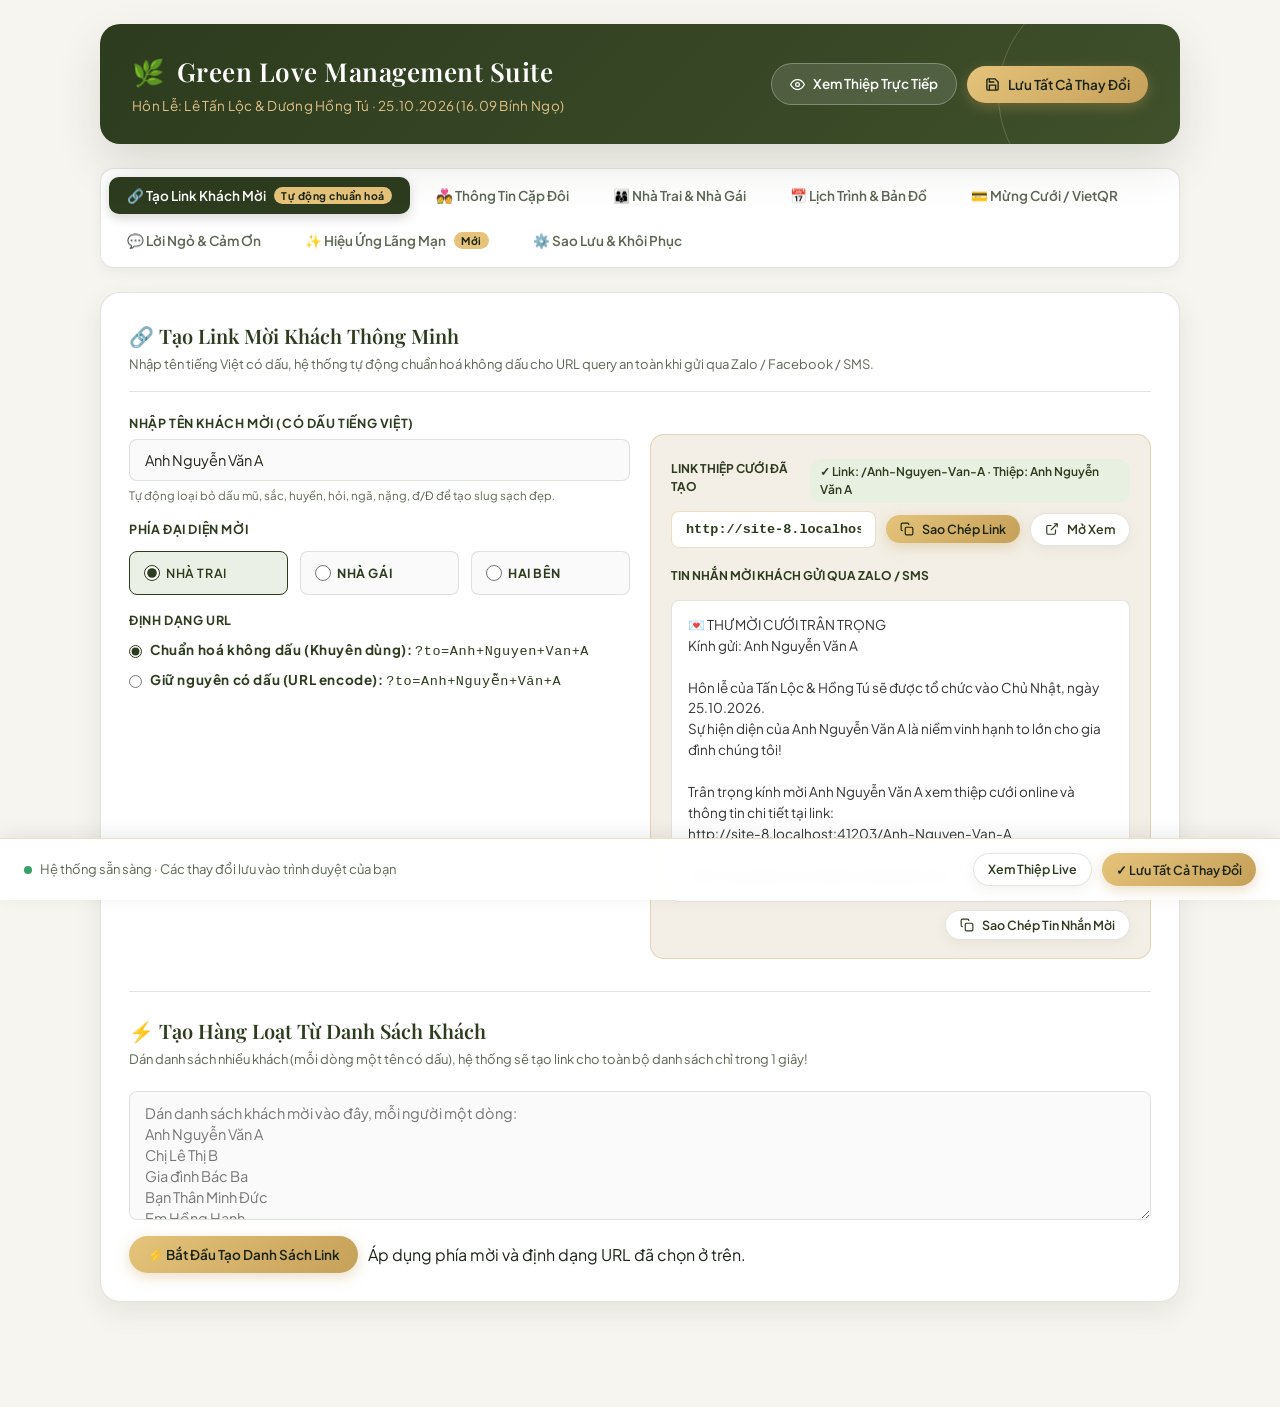
==== admin.html @ 26d4d82a "Support direct clean path URLs without ?to=" ====
<!DOCTYPE html>
<html lang="vi">
<head>
  <meta charset="UTF-8" />
  <meta name="viewport" content="width=device-width, initial-scale=1.0" />
  <title>Trang Quản Trị Thiệp Cưới & Tạo Link Khách Mời | Tấn Lộc & Hồng Tú</title>
  
  <link rel="icon" type="image/svg+xml" href="data:image/svg+xml,<svg xmlns='http://www.w3.org/2000/svg' viewBox='0 0 100 100'><text y='.9em' font-size='90'>💍</text></svg>">
  
  <!-- Google Fonts -->
  <link rel="preconnect" href="https://fonts.googleapis.com">
  <link rel="preconnect" href="https://fonts.gstatic.com" crossorigin>
  <link href="https://fonts.googleapis.com/css2?family=Cinzel:wght@500;600;700&family=Playfair+Display:ital,wght@0,500;0,600;0,700;1,400&family=Plus+Jakarta+Sans:wght@400;500;600;700&family=Alex+Brush&display=swap" rel="stylesheet">
  
  <style>
    :root {
      --primary-olive: #2D3B1E;
      --secondary-olive: #3F502B;
      --light-olive: #4E6336;
      --gold-accent: #C5A059;
      --gold-light: #DFC188;
      --cream-bg: #F7F5F0;
      --card-bg: #FFFFFF;
      --text-dark: #1E2419;
      --text-muted: #5C6753;
      --border-color: rgba(63, 80, 43, 0.15);
      --border-gold: rgba(197, 160, 89, 0.35);
      --shadow-sm: 0 4px 14px rgba(45, 59, 30, 0.06);
      --shadow-md: 0 10px 28px rgba(45, 59, 30, 0.09);
      --shadow-lg: 0 20px 45px rgba(45, 59, 30, 0.14);
      --radius-sm: 8px;
      --radius-md: 14px;
      --radius-lg: 20px;
    }

    * {
      box-sizing: border-box;
      margin: 0;
      padding: 0;
    }

    body {
      font-family: 'Plus Jakarta Sans', sans-serif;
      background: var(--cream-bg);
      color: var(--text-dark);
      line-height: 1.5;
      padding: 24px 16px 80px;
      min-height: 100vh;
    }

    .admin-container {
      max-width: 1080px;
      margin: 0 auto;
    }

    /* Top Brand Header */
    .admin-header {
      background: linear-gradient(135deg, var(--primary-olive) 0%, var(--secondary-olive) 100%);
      color: #FFFFFF;
      border-radius: var(--radius-lg);
      padding: 28px 32px;
      box-shadow: var(--shadow-lg);
      display: flex;
      flex-wrap: wrap;
      align-items: center;
      justify-content: space-between;
      gap: 20px;
      margin-bottom: 24px;
      position: relative;
      overflow: hidden;
    }

    .admin-header::after {
      content: '';
      position: absolute;
      right: -40px;
      top: -40px;
      width: 220px;
      height: 220px;
      border-radius: 50%;
      border: 1px solid rgba(223, 193, 136, 0.25);
      pointer-events: none;
    }

    .admin-header-titles h1 {
      font-family: 'Playfair Display', serif;
      font-size: 26px;
      font-weight: 600;
      letter-spacing: 0.5px;
      display: flex;
      align-items: center;
      gap: 12px;
    }

    .admin-header-titles p {
      font-size: 13.5px;
      color: var(--gold-light);
      margin-top: 5px;
      letter-spacing: 0.3px;
    }

    .header-quick-actions {
      display: flex;
      flex-wrap: wrap;
      align-items: center;
      gap: 10px;
      z-index: 2;
    }

    .btn {
      display: inline-flex;
      align-items: center;
      gap: 8px;
      font-family: 'Plus Jakarta Sans', sans-serif;
      font-size: 13.5px;
      font-weight: 600;
      padding: 10px 18px;
      border-radius: 30px;
      cursor: pointer;
      border: none;
      transition: all 0.25s ease;
      text-decoration: none;
    }

    .btn-gold {
      background: linear-gradient(135deg, #E5C37A 0%, #C5A059 100%);
      color: #1A2411;
      box-shadow: 0 4px 14px rgba(197, 160, 89, 0.35);
    }
    .btn-gold:hover {
      transform: translateY(-2px);
      box-shadow: 0 6px 20px rgba(197, 160, 89, 0.5);
    }

    .btn-outline-white {
      background: rgba(255, 255, 255, 0.12);
      color: #FFFFFF;
      border: 1px solid rgba(255, 255, 255, 0.28);
      backdrop-filter: blur(6px);
    }
    .btn-outline-white:hover {
      background: rgba(255, 255, 255, 0.22);
      transform: translateY(-2px);
    }

    .btn-secondary {
      background: #FFFFFF;
      color: var(--primary-olive);
      border: 1px solid var(--border-color);
      box-shadow: var(--shadow-sm);
    }
    .btn-secondary:hover {
      background: #F3EFE6;
      border-color: var(--gold-accent);
    }

    .btn-sm {
      padding: 6px 14px;
      font-size: 12.5px;
      border-radius: 20px;
    }

    /* Tabs Bar */
    .admin-nav-tabs {
      display: flex;
      flex-wrap: wrap;
      gap: 8px;
      background: #FFFFFF;
      padding: 8px;
      border-radius: var(--radius-md);
      box-shadow: var(--shadow-sm);
      margin-bottom: 24px;
      border: 1px solid var(--border-color);
    }

    .nav-tab-btn {
      padding: 10px 18px;
      border-radius: 10px;
      border: none;
      background: transparent;
      font-family: 'Plus Jakarta Sans', sans-serif;
      font-size: 13.5px;
      font-weight: 600;
      color: var(--text-muted);
      cursor: pointer;
      display: inline-flex;
      align-items: center;
      gap: 8px;
      transition: all 0.2s ease;
    }

    .nav-tab-btn:hover {
      color: var(--primary-olive);
      background: #F7F5F0;
    }

    .nav-tab-btn.active {
      background: var(--primary-olive);
      color: #FFFFFF;
      box-shadow: 0 4px 12px rgba(45, 59, 30, 0.2);
    }

    .tab-badge-glow {
      background: #E5C37A;
      color: #1A2411;
      font-size: 10.5px;
      padding: 2px 7px;
      border-radius: 10px;
      font-weight: 700;
      letter-spacing: 0.5px;
    }

    /* Tab Panes */
    .tab-pane {
      display: none;
      animation: fadeInPane 0.3s ease;
    }
    .tab-pane.active {
      display: block;
    }

    @keyframes fadeInPane {
      from { opacity: 0; transform: translateY(6px); }
      to { opacity: 1; transform: translateY(0); }
    }

    /* Card Panels */
    .admin-card {
      background: #FFFFFF;
      border-radius: var(--radius-lg);
      padding: 28px;
      border: 1px solid var(--border-color);
      box-shadow: var(--shadow-md);
      margin-bottom: 24px;
    }

    .admin-card-header {
      border-bottom: 1px solid var(--border-color);
      padding-bottom: 16px;
      margin-bottom: 22px;
      display: flex;
      justify-content: space-between;
      align-items: center;
    }

    .admin-card-header h2 {
      font-family: 'Playfair Display', serif;
      font-size: 20px;
      color: var(--primary-olive);
      font-weight: 600;
      display: flex;
      align-items: center;
      gap: 10px;
    }

    .admin-card-header p {
      font-size: 13px;
      color: var(--text-muted);
      margin-top: 4px;
    }

    /* Form Grids */
    .form-grid-2 {
      display: grid;
      grid-template-columns: repeat(auto-fit, minmax(320px, 1fr));
      gap: 20px;
    }

    .form-grid-3 {
      display: grid;
      grid-template-columns: repeat(auto-fit, minmax(240px, 1fr));
      gap: 18px;
    }

    .form-group {
      display: flex;
      flex-direction: column;
      gap: 6px;
      margin-bottom: 16px;
    }

    .form-group label {
      font-size: 12.5px;
      font-weight: 700;
      color: var(--primary-olive);
      text-transform: uppercase;
      letter-spacing: 0.6px;
      display: flex;
      align-items: center;
      gap: 6px;
    }

    .form-group .field-hint {
      font-size: 11.5px;
      color: var(--text-muted);
      font-weight: normal;
      text-transform: none;
    }

    .form-control {
      font-family: 'Plus Jakarta Sans', sans-serif;
      font-size: 14.5px;
      padding: 11px 15px;
      border: 1.5px solid var(--border-color);
      border-radius: var(--radius-sm);
      background: #FAFAFA;
      color: var(--text-dark);
      transition: all 0.2s ease;
      width: 100%;
    }

    .form-control:focus {
      outline: none;
      border-color: var(--gold-accent);
      background: #FFFFFF;
      box-shadow: 0 0 0 3px rgba(197, 160, 89, 0.18);
    }

    textarea.form-control {
      resize: vertical;
      min-height: 80px;
      line-height: 1.45;
    }

    /* Side Choice Radio Cards */
    .side-choice-group {
      display: grid;
      grid-template-columns: 1fr 1fr 1fr;
      gap: 12px;
      margin-top: 6px;
    }

    .side-choice-card {
      border: 1.5px solid var(--border-color);
      border-radius: var(--radius-sm);
      padding: 12px 14px;
      cursor: pointer;
      display: flex;
      align-items: center;
      gap: 10px;
      background: #FAFAFA;
      transition: all 0.2s ease;
    }

    .side-choice-card:hover {
      border-color: var(--primary-olive);
      background: #F3EFE6;
    }

    .side-choice-card input[type="radio"] {
      accent-color: var(--primary-olive);
      width: 16px;
      height: 16px;
    }

    .side-choice-card.selected {
      border-color: var(--primary-olive);
      background: #EBF0E6;
      font-weight: 600;
    }

    /* Generator Result Box */
    .link-preview-box {
      background: #F3EFE6;
      border: 1.5px solid var(--border-gold);
      border-radius: var(--radius-md);
      padding: 18px 20px;
      margin-top: 20px;
    }

    .link-output-row {
      display: flex;
      gap: 10px;
      align-items: center;
      margin-top: 8px;
    }

    .link-output-input {
      font-family: 'SFMono-Regular', Consolas, monospace;
      font-size: 13.5px;
      background: #FFFFFF;
      border: 1px solid var(--border-gold);
      padding: 10px 14px;
      border-radius: var(--radius-sm);
      color: var(--primary-olive);
      flex: 1;
      font-weight: 600;
    }

    .vietnamese-clean-tag {
      display: inline-flex;
      align-items: center;
      gap: 6px;
      background: #E8F0E2;
      color: var(--primary-olive);
      font-size: 12px;
      padding: 4px 10px;
      border-radius: 12px;
      font-weight: 600;
      margin-top: 6px;
    }

    /* Message Template Box */
    .msg-template-box {
      background: #FFFFFF;
      border: 1px solid var(--border-color);
      border-radius: var(--radius-sm);
      padding: 14px 16px;
      margin-top: 14px;
      font-size: 13.5px;
      white-space: pre-wrap;
      line-height: 1.55;
      color: #333333;
      position: relative;
    }

    /* Bulk Table */
    .bulk-table-container {
      overflow-x: auto;
      margin-top: 18px;
      border: 1px solid var(--border-color);
      border-radius: var(--radius-sm);
    }

    .bulk-table {
      width: 100%;
      border-collapse: collapse;
      font-size: 13px;
      text-align: left;
    }

    .bulk-table th {
      background: #EFECE4;
      color: var(--primary-olive);
      font-weight: 700;
      padding: 12px 14px;
      border-bottom: 1.5px solid var(--border-color);
    }

    .bulk-table td {
      padding: 12px 14px;
      border-bottom: 1px solid rgba(63, 80, 43, 0.08);
      vertical-align: middle;
    }

    .bulk-table tr:hover {
      background: #FAF8F4;
    }

    .bulk-actions-toolbar {
      display: flex;
      justify-content: space-between;
      align-items: center;
      margin-top: 14px;
      flex-wrap: wrap;
      gap: 10px;
    }

    /* Toast Notification */
    #admin-toast {
      position: fixed;
      bottom: 24px;
      right: 24px;
      background: var(--primary-olive);
      color: #FFFFFF;
      padding: 12px 22px;
      border-radius: 30px;
      font-size: 14px;
      font-weight: 600;
      box-shadow: 0 10px 30px rgba(0, 0, 0, 0.28);
      display: flex;
      align-items: center;
      gap: 10px;
      z-index: 9999;
      opacity: 0;
      transform: translateY(20px);
      pointer-events: none;
      transition: all 0.3s cubic-bezier(0.16, 1, 0.3, 1);
      border: 1px solid var(--gold-accent);
    }

    #admin-toast.show {
      opacity: 1;
      transform: translateY(0);
      pointer-events: auto;
    }

    /* QR Code Live Preview Card */
    .qr-preview-card {
      display: flex;
      flex-direction: column;
      align-items: center;
      text-align: center;
      padding: 18px;
      border-radius: var(--radius-md);
      border: 1px solid var(--border-gold);
      background: #FAF8F4;
    }

    .qr-preview-img {
      width: 170px;
      height: 170px;
      object-fit: contain;
      background: #FFFFFF;
      padding: 8px;
      border-radius: var(--radius-sm);
      box-shadow: var(--shadow-sm);
      margin-bottom: 10px;
    }

    /* Floating bottom save bar */
    .floating-save-bar {
      position: fixed;
      bottom: 0;
      left: 0;
      width: 100%;
      background: rgba(255, 255, 255, 0.95);
      backdrop-filter: blur(10px);
      border-top: 1px solid var(--border-gold);
      padding: 14px 24px;
      display: flex;
      justify-content: space-between;
      align-items: center;
      z-index: 1000;
      box-shadow: 0 -4px 20px rgba(0, 0, 0, 0.08);
    }

    .floating-save-bar .status-text {
      font-size: 13px;
      color: var(--text-muted);
      display: flex;
      align-items: center;
      gap: 8px;
    }

    .status-dot {
      width: 8px;
      height: 8px;
      border-radius: 50%;
      background: #38A169;
    }

    /* Responsive */
    @media (max-width: 768px) {
      body {
        padding: 14px 10px 100px;
      }
      .admin-header {
        padding: 20px 16px;
      }
      .admin-card {
        padding: 20px 14px;
      }
      .side-choice-group {
        grid-template-columns: 1fr;
      }
      .link-output-row {
        flex-direction: column;
        align-items: stretch;
      }
    }

    /* Romantic Effects Management */
    .fx-toggle-card {
      background: #FAFAFA;
      border: 1.5px solid var(--border-color);
      border-radius: var(--radius-md);
      padding: 18px 22px;
      display: flex;
      align-items: center;
      justify-content: space-between;
      gap: 18px;
      transition: all 0.25s ease;
      margin-bottom: 14px;
    }
    .fx-toggle-card:hover {
      border-color: var(--gold-accent);
      background: #FFFFFF;
      box-shadow: 0 4px 16px rgba(0,0,0,0.04);
    }
    .fx-info {
      display: flex;
      align-items: center;
      gap: 16px;
    }
    .fx-icon-box {
      width: 48px;
      height: 48px;
      border-radius: 12px;
      background: rgba(84, 107, 56, 0.1);
      display: flex;
      align-items: center;
      justify-content: center;
      font-size: 24px;
      flex-shrink: 0;
      border: 1px solid rgba(84, 107, 56, 0.15);
    }
    .fx-details h3 {
      font-size: 15px;
      font-weight: 700;
      color: var(--primary-olive);
      margin-bottom: 4px;
      display: flex;
      align-items: center;
      gap: 8px;
    }
    .fx-details p {
      font-size: 13px;
      color: var(--text-muted);
      line-height: 1.45;
      margin: 0;
    }
    .fx-badge-luxury {
      font-size: 11px;
      font-weight: 600;
      padding: 2px 8px;
      border-radius: 10px;
      background: #F3EFE6;
      color: #8C6D23;
      border: 1px solid rgba(197, 160, 89, 0.3);
    }
    /* Switch toggle */
    .switch-control {
      position: relative;
      display: inline-block;
      width: 52px;
      height: 30px;
      flex-shrink: 0;
    }
    .switch-control input {
      opacity: 0;
      width: 0;
      height: 0;
    }
    .switch-slider {
      position: absolute;
      cursor: pointer;
      top: 0;
      left: 0;
      right: 0;
      bottom: 0;
      background-color: #CBD5E0;
      transition: .3s cubic-bezier(0.4, 0, 0.2, 1);
      border-radius: 34px;
    }
    .switch-slider:before {
      position: absolute;
      content: "";
      height: 22px;
      width: 22px;
      left: 4px;
      bottom: 4px;
      background-color: white;
      transition: .3s cubic-bezier(0.4, 0, 0.2, 1);
      border-radius: 50%;
      box-shadow: 0 2px 5px rgba(0,0,0,0.25);
    }
    .switch-control input:checked + .switch-slider {
      background-color: var(--primary-olive);
    }
    .switch-control input:focus + .switch-slider {
      box-shadow: 0 0 0 3px rgba(84, 107, 56, 0.25);
    }
    .switch-control input:checked + .switch-slider:before {
      transform: translateX(22px);
    }
  </style>
</head>
<body>

  <div class="admin-container">
    
    <!-- Top Header -->
    <header class="admin-header">
      <div class="admin-header-titles">
        <h1>
          <span>🌿</span> Green Love Management Suite
        </h1>
        <p>Hôn Lễ: Lê Tấn Lộc & Dương Hồng Tú · 25.10.2026 (16.09 Bính Ngọ)</p>
      </div>
      <div class="header-quick-actions">
        <a href="index.html" target="_blank" class="btn btn-outline-white">
          <svg width="15" height="15" viewBox="0 0 24 24" fill="none" stroke="currentColor" stroke-width="2"><path d="M1 12s4-8 11-8 11 8 11 8-4 8-11 8-11-8-11-8z"></path><circle cx="12" cy="12" r="3"></circle></svg>
          Xem Thiệp Trực Tiếp
        </a>
        <button id="btn-save-top" class="btn btn-gold">
          <svg width="15" height="15" viewBox="0 0 24 24" fill="none" stroke="currentColor" stroke-width="2.2"><path d="M19 21H5a2 2 0 0 1-2-2V5a2 2 0 0 1 2-2h11l5 5v11a2 2 0 0 1-2 2z"></path><polyline points="17 21 17 13 7 13 7 21"></polyline><polyline points="7 3 7 8 15 8"></polyline></svg>
          Lưu Tất Cả Thay Đổi
        </button>
      </div>
    </header>

    <!-- Navigation Tabs -->
    <nav class="admin-nav-tabs">
      <button class="nav-tab-btn active" data-tab="tab-guest-links">
        🔗 Tạo Link Khách Mời <span class="tab-badge-glow">Tự động chuẩn hoá</span>
      </button>
      <button class="nav-tab-btn" data-tab="tab-couple">
        💑 Thông Tin Cặp Đôi
      </button>
      <button class="nav-tab-btn" data-tab="tab-family">
        👨‍👩‍👦 Nhà Trai & Nhà Gái
      </button>
      <button class="nav-tab-btn" data-tab="tab-schedule">
        📅 Lịch Trình & Bản Đồ
      </button>
      <button class="nav-tab-btn" data-tab="tab-bank">
        💳 Mừng Cưới / VietQR
      </button>
      <button class="nav-tab-btn" data-tab="tab-quotes">
        💬 Lời Ngỏ & Cảm Ơn
      </button>
      <button class="nav-tab-btn" data-tab="tab-effects">
        ✨ Hiệu Ứng Lãng Mạn <span class="tab-badge-glow">Mới</span>
      </button>
      <button class="nav-tab-btn" data-tab="tab-backup">
        ⚙️ Sao Lưu & Khôi Phục
      </button>
    </nav>

    <!-- TAB 1: SMART GUEST LINK GENERATOR -->
    <div id="tab-guest-links" class="tab-pane active">
      <div class="admin-card">
        <div class="admin-card-header">
          <div>
            <h2>🔗 Tạo Link Mời Khách Thông Minh</h2>
            <p>Nhập tên tiếng Việt có dấu, hệ thống tự động chuẩn hoá không dấu cho URL query an toàn khi gửi qua Zalo / Facebook / SMS.</p>
          </div>
        </div>

        <!-- Single Generator -->
        <div class="form-grid-2">
          <div>
            <div class="form-group">
              <label for="input-guest-name">
                Nhập tên khách mời (có dấu tiếng Việt)
              </label>
              <input 
                type="text" 
                id="input-guest-name" 
                class="form-control" 
                placeholder="Ví dụ: Anh Nguyễn Văn A, Gia đình Bác Ba, Bạn Thân Tuấn Anh..."
                value="Anh Nguyễn Văn A"
              />
              <span class="field-hint">Tự động loại bỏ dấu mũ, sắc, huyền, hỏi, ngã, nặng, đ/Đ để tạo slug sạch đẹp.</span>
            </div>

            <div class="form-group">
              <label>Phía đại diện mời</label>
              <div class="side-choice-group">
                <label class="side-choice-card selected" id="card-side-trai">
                  <input type="radio" name="guest_side" value="trai" checked />
                  <span>Nhà Trai</span>
                </label>
                <label class="side-choice-card" id="card-side-gai">
                  <input type="radio" name="guest_side" value="gai" />
                  <span>Nhà Gái</span>
                </label>
                <label class="side-choice-card" id="card-side-both">
                  <input type="radio" name="guest_side" value="" />
                  <span>Hai Bên</span>
                </label>
              </div>
            </div>

            <div class="form-group">
              <label>Định dạng URL</label>
              <div style="display: flex; flex-direction: column; gap: 8px; margin-top: 4px;">
                <label style="display: flex; align-items: center; gap: 8px; font-weight: normal; font-size: 13.5px; text-transform: none; cursor: pointer;">
                  <input type="radio" name="url_format" value="unaccented" checked style="accent-color: var(--primary-olive);" />
                  <span><strong>Chuẩn hoá không dấu (Khuyên dùng):</strong> <code>?to=Anh+Nguyen+Van+A</code></span>
                </label>
                <label style="display: flex; align-items: center; gap: 8px; font-weight: normal; font-size: 13.5px; text-transform: none; cursor: pointer;">
                  <input type="radio" name="url_format" value="accented" style="accent-color: var(--primary-olive);" />
                  <span><strong>Giữ nguyên có dấu (URL encode):</strong> <code>?to=Anh+Nguyễn+Văn+A</code></span>
                </label>
              </div>
            </div>
          </div>

          <div>
            <!-- Live Converted Result -->
            <div class="link-preview-box">
              <div style="display: flex; justify-content: space-between; align-items: center;">
                <label style="font-size: 12px; font-weight: 700; color: var(--primary-olive); text-transform: uppercase;">
                  Link Thiệp Cưới Đã Tạo
                </label>
                <span class="vietnamese-clean-tag" id="slug-preview-tag">
                  ✓ Chuẩn hoá: Anh Nguyen Van A
                </span>
              </div>

              <div class="link-output-row">
                <input type="text" id="output-guest-url" class="link-output-input" readonly />
                <button type="button" id="btn-copy-url" class="btn btn-gold btn-sm">
                  <svg width="14" height="14" viewBox="0 0 24 24" fill="none" stroke="currentColor" stroke-width="2"><rect x="9" y="9" width="13" height="13" rx="2" ry="2"></rect><path d="M5 15H4a2 2 0 0 1-2-2V4a2 2 0 0 1 2-2h9a2 2 0 0 1 2 2v1"></path></svg>
                  Sao Chép Link
                </button>
                <a id="btn-open-preview" href="#" target="_blank" class="btn btn-secondary btn-sm">
                  <svg width="14" height="14" viewBox="0 0 24 24" fill="none" stroke="currentColor" stroke-width="2"><path d="M18 13v6a2 2 0 0 1-2 2H5a2 2 0 0 1-2-2V8a2 2 0 0 1 2-2h6"></path><polyline points="15 3 21 3 21 9"></polyline><line x1="10" y1="14" x2="21" y2="3"></line></svg>
                  Mở Xem
                </a>
              </div>

              <!-- Message Template -->
              <div style="margin-top: 14px;">
                <label style="font-size: 12px; font-weight: 700; color: var(--primary-olive); text-transform: uppercase;">
                  Tin Nhắn Mời Khách Gửi Qua Zalo / SMS
                </label>
                <div id="output-guest-message" class="msg-template-box"></div>
                <div style="margin-top: 8px; text-align: right;">
                  <button type="button" id="btn-copy-msg" class="btn btn-secondary btn-sm">
                    <svg width="14" height="14" viewBox="0 0 24 24" fill="none" stroke="currentColor" stroke-width="2"><rect x="9" y="9" width="13" height="13" rx="2" ry="2"></rect><path d="M5 15H4a2 2 0 0 1-2-2V4a2 2 0 0 1 2-2h9a2 2 0 0 1 2 2v1"></path></svg>
                    Sao Chép Tin Nhắn Mời
                  </button>
                </div>
              </div>
            </div>
          </div>
        </div>

        <!-- Bulk Generator Section -->
        <div style="margin-top: 32px; padding-top: 24px; border-top: 1px solid var(--border-color);">
          <div class="admin-card-header" style="border: none; padding-bottom: 0;">
            <div>
              <h2>⚡ Tạo Hàng Loạt Từ Danh Sách Khách</h2>
              <p>Dán danh sách nhiều khách (mỗi dòng một tên có dấu), hệ thống sẽ tạo link cho toàn bộ danh sách chỉ trong 1 giây!</p>
            </div>
          </div>

          <div class="form-group" style="margin-top: 14px;">
            <textarea id="bulk-names-input" class="form-control" rows="5" placeholder="Dán danh sách khách mời vào đây, mỗi người một dòng:
Anh Nguyễn Văn A
Chị Lê Thị B
Gia đình Bác Ba
Bạn Thân Minh Đức
Em Hồng Hạnh
Cô Chú Sáu"></textarea>
          </div>

          <div style="display: flex; gap: 10px; align-items: center; flex-wrap: wrap;">
            <button type="button" id="btn-generate-bulk" class="btn btn-gold">
              ⚡ Bắt Đầu Tạo Danh Sách Link
            </button>
            <span class="field-hint">Áp dụng phía mời và định dạng URL đã chọn ở trên.</span>
          </div>

          <div id="bulk-result-wrap" style="display: none; margin-top: 18px;">
            <div class="bulk-actions-toolbar">
              <strong style="color: var(--primary-olive); font-size: 14px;" id="bulk-count-label">
                Đã tạo 0 link khách mời
              </strong>
              <div style="display: flex; gap: 8px;">
                <button type="button" id="btn-copy-all-bulk" class="btn btn-secondary btn-sm">
                  Sao Chép Toàn Bộ (Dạng Text)
                </button>
                <button type="button" id="btn-export-csv" class="btn btn-secondary btn-sm">
                  Xuất File Excel / CSV
                </button>
              </div>
            </div>

            <div class="bulk-table-container">
              <table class="bulk-table">
                <thead>
                  <tr>
                    <th style="width: 50px;">STT</th>
                    <th>Tên Gốc (Có Dấu)</th>
                    <th>Tên Chuẩn Hoá (URL)</th>
                    <th>Phía Mời</th>
                    <th>Link Thiệp Cưới</th>
                    <th style="width: 140px; text-align: center;">Hành Động</th>
                  </tr>
                </thead>
                <tbody id="bulk-table-body"></tbody>
              </table>
            </div>
          </div>
        </div>

      </div>
    </div>

    <!-- TAB 2: COUPLE INFO -->
    <div id="tab-couple" class="tab-pane">
      <div class="admin-card">
        <div class="admin-card-header">
          <div>
            <h2>💑 Thông Tin Cô Dâu & Chú Rể</h2>
            <p>Họ tên đầy đủ, tên gọi thân mật, vai vế trong gia đình và ngày cử hành hôn lễ.</p>
          </div>
        </div>

        <div class="form-grid-2">
          <!-- Chú rể -->
          <div style="background: #FAF8F4; padding: 18px; border-radius: var(--radius-md); border: 1px solid var(--border-color);">
            <h3 style="font-family: 'Playfair Display', serif; color: var(--primary-olive); margin-bottom: 14px; font-size: 17px;">
              🤵 Thông Tin Chú Rể
            </h3>
            
            <div class="form-group">
              <label for="cfg-groom-name">Họ và Tên Chú Rể (Viết hoa)</label>
              <input type="text" id="cfg-groom-name" class="form-control" value="LÊ TẤN LỘC" />
            </div>

            <div class="form-group">
              <label for="cfg-groom-nickname">Tên gọi thân mật / Thư pháp</label>
              <input type="text" id="cfg-groom-nickname" class="form-control" value="Tấn Lộc" />
            </div>

            <div class="form-group">
              <label for="cfg-groom-role">Vai vế trong gia đình</label>
              <input type="text" id="cfg-groom-role" class="form-control" value="Út Nam" placeholder="Ví dụ: Trưởng Nam, Thứ Nam, Út Nam..." />
            </div>
          </div>

          <!-- Cô dâu -->
          <div style="background: #FAF8F4; padding: 18px; border-radius: var(--radius-md); border: 1px solid var(--border-color);">
            <h3 style="font-family: 'Playfair Display', serif; color: var(--primary-olive); margin-bottom: 14px; font-size: 17px;">
              👰 Thông Tin Cô Dâu
            </h3>

            <div class="form-group">
              <label for="cfg-bride-name">Họ và Tên Cô Dâu (Viết hoa)</label>
              <input type="text" id="cfg-bride-name" class="form-control" value="DƯƠNG HỒNG TÚ" />
            </div>

            <div class="form-group">
              <label for="cfg-bride-nickname">Tên gọi thân mật / Thư pháp</label>
              <input type="text" id="cfg-bride-nickname" class="form-control" value="Hồng Tú" />
            </div>

            <div class="form-group">
              <label for="cfg-bride-role">Vai vế trong gia đình</label>
              <input type="text" id="cfg-bride-role" class="form-control" value="Út Nữ" placeholder="Ví dụ: Trưởng Nữ, Thứ Nữ, Út Nữ..." />
            </div>
          </div>
        </div>

        <!-- Ngày tháng -->
        <div style="margin-top: 20px; background: #FAF8F4; padding: 18px; border-radius: var(--radius-md); border: 1px solid var(--border-color);">
          <h3 style="font-family: 'Playfair Display', serif; color: var(--primary-olive); margin-bottom: 14px; font-size: 17px;">
            🗓️ Ngày Tháng Cử Hành & Đếm Ngược
          </h3>

          <div class="form-grid-3">
            <div class="form-group">
              <label for="cfg-solar-date">Ngày Dương Lịch (Chuỗi)</label>
              <input type="text" id="cfg-solar-date" class="form-control" value="25.10.2026" />
            </div>

            <div class="form-group">
              <label for="cfg-solar-day-num">Số ngày (Hiển thị to)</label>
              <input type="text" id="cfg-solar-day-num" class="form-control" value="25" />
            </div>

            <div class="form-group">
              <label for="cfg-lunar-date">Ngày Âm Lịch</label>
              <input type="text" id="cfg-lunar-date" class="form-control" value="16 tháng 09 năm Bính Ngọ" />
            </div>
          </div>

          <div class="form-group" style="margin-bottom: 0;">
            <label for="cfg-countdown-target">Mốc thời gian đếm ngược (ISO Format YYYY-MM-DDTHH:MM:SS)</label>
            <input type="text" id="cfg-countdown-target" class="form-control" value="2026-10-25T09:00:00" />
            <span class="field-hint">Đồng hồ đếm ngược trên thiệp sẽ tự động tính chính xác đến giây phút này.</span>
          </div>
        </div>

      </div>
    </div>

    <!-- TAB 3: FAMILY INFO -->
    <div id="tab-family" class="tab-pane">
      <div class="admin-card">
        <div class="admin-card-header">
          <div>
            <h2>👨‍👩‍👦 Thông Tin Hai Bên Gia Đình</h2>
            <p>Tên phụ mẫu và địa chỉ tư gia của Nhà Trai & Nhà Gái (trích xuất chuẩn theo thiệp giấy).</p>
          </div>
        </div>

        <div class="form-grid-2">
          <!-- Nhà Trai -->
          <div style="background: #FAF8F4; padding: 18px; border-radius: var(--radius-md); border: 1px solid var(--border-color);">
            <h3 style="font-family: 'Playfair Display', serif; color: var(--primary-olive); margin-bottom: 14px; font-size: 17px;">
              🏡 Nhà Trai
            </h3>

            <div class="form-group">
              <label for="cfg-groom-dad">Họ Tên Ba Chú Rể</label>
              <input type="text" id="cfg-groom-dad" class="form-control" value="LÊ TẤN LÂM" />
            </div>

            <div class="form-group">
              <label for="cfg-groom-mom">Họ Tên Mẹ Chú Rể</label>
              <input type="text" id="cfg-groom-mom" class="form-control" value="HUỲNH THỊ MỸ PHƯƠNG" />
            </div>

            <div class="form-group">
              <label for="cfg-groom-address">Địa chỉ tư gia Nhà Trai</label>
              <textarea id="cfg-groom-address" class="form-control" rows="3">TDP 5 Cũ (Thôn 3 Mới)
16/4 Điện Biên Phủ · Đắk Lắk</textarea>
            </div>
          </div>

          <!-- Nhà Gái -->
          <div style="background: #FAF8F4; padding: 18px; border-radius: var(--radius-md); border: 1px solid var(--border-color);">
            <h3 style="font-family: 'Playfair Display', serif; color: var(--primary-olive); margin-bottom: 14px; font-size: 17px;">
              🏡 Nhà Gái
            </h3>

            <div class="form-group">
              <label for="cfg-bride-dad">Họ Tên Ba Cô Dâu</label>
              <input type="text" id="cfg-bride-dad" class="form-control" value="DƯƠNG QUỐC VIỆT" />
            </div>

            <div class="form-group">
              <label for="cfg-bride-mom">Họ Tên Mẹ Cô Dâu</label>
              <input type="text" id="cfg-bride-mom" class="form-control" value="NGUYỄN THỊ THUỶ" />
            </div>

            <div class="form-group">
              <label for="cfg-bride-address">Địa chỉ tư gia Nhà Gái</label>
              <textarea id="cfg-bride-address" class="form-control" rows="3">TDP 1 Cũ (Thôn 1 Mới)
03 Y Ôn · Đắk Lắk</textarea>
            </div>
          </div>
        </div>

      </div>
    </div>

    <!-- TAB 4: SCHEDULE & MAPS -->
    <div id="tab-schedule" class="tab-pane">
      <div class="admin-card">
        <div class="admin-card-header">
          <div>
            <h2>📅 Lịch Trình Sự Kiện & Bản Đồ Google Maps</h2>
            <p>Thời gian, địa điểm và link chỉ đường Google Maps cho từng buổi lễ.</p>
          </div>
        </div>

        <div class="form-grid-2">
          <!-- Event 1 -->
          <div style="background: #FAF8F4; padding: 18px; border-radius: var(--radius-md); border: 1px solid var(--border-color);">
            <h3 style="font-family: 'Playfair Display', serif; color: var(--primary-olive); margin-bottom: 14px; font-size: 17px;">
              💍 Sự Kiện 1: Lễ Tân Hôn (Sáng)
            </h3>

            <div class="form-group">
              <label for="cfg-ev1-title">Tên sự kiện</label>
              <input type="text" id="cfg-ev1-title" class="form-control" value="LỄ TÂN HÔN" />
            </div>

            <div class="form-grid-2">
              <div class="form-group">
                <label for="cfg-ev1-time">Giờ cử hành</label>
                <input type="text" id="cfg-ev1-time" class="form-control" value="09:00" />
              </div>
              <div class="form-group">
                <label for="cfg-ev1-day">Thứ trong tuần</label>
                <input type="text" id="cfg-ev1-day" class="form-control" value="CHỦ NHẬT" />
              </div>
            </div>

            <div class="form-group">
              <label for="cfg-ev1-venue">Địa điểm</label>
              <input type="text" id="cfg-ev1-venue" class="form-control" value="Tại tư gia nhà trai" />
            </div>

            <div class="form-group">
              <label for="cfg-ev1-address">Địa chỉ chi tiết</label>
              <input type="text" id="cfg-ev1-address" class="form-control" value="16/4 Điện Biên Phủ · TDP 5 Cũ (Thôn 3 Mới) · Đắk Lắk" />
            </div>

            <div class="form-group">
              <label for="cfg-ev1-map">Link Google Maps (Chỉ đường)</label>
              <input type="text" id="cfg-ev1-map" class="form-control" value="https://www.google.com/maps/search/?api=1&query=16%2F4+%C4%90i%E1%BB%87n+Bi%C3%AAn+Ph%E1%BB%A7%2C+Kr%C3%B4ng+Kmar%2C+Kr%C3%B4ng+B%C3%B4ng%2C+%C4%90%E1%BA%AFk+L%E1%BA%AFk" />
            </div>
          </div>

          <!-- Event 2 -->
          <div style="background: #FAF8F4; padding: 18px; border-radius: var(--radius-md); border: 1px solid var(--border-color);">
            <h3 style="font-family: 'Playfair Display', serif; color: var(--primary-olive); margin-bottom: 14px; font-size: 17px;">
              🍷 Sự Kiện 2: Tiệc Cưới Chung Vui (Trưa)
            </h3>

            <div class="form-group">
              <label for="cfg-ev2-title">Tên sự kiện</label>
              <input type="text" id="cfg-ev2-title" class="form-control" value="TIỆC CƯỚI CHUNG VUI" />
            </div>

            <div class="form-grid-2">
              <div class="form-group">
                <label for="cfg-ev2-time">Giờ cử hành</label>
                <input type="text" id="cfg-ev2-time" class="form-control" value="11:00" />
              </div>
              <div class="form-group">
                <label for="cfg-ev2-day">Thứ trong tuần</label>
                <input type="text" id="cfg-ev2-day" class="form-control" value="CHỦ NHẬT" />
              </div>
            </div>

            <div class="form-group">
              <label for="cfg-ev2-venue">Địa điểm</label>
              <input type="text" id="cfg-ev2-venue" class="form-control" value="Nhà Cộng Đồng" />
            </div>

            <div class="form-group">
              <label for="cfg-ev2-address">Địa chỉ chi tiết</label>
              <input type="text" id="cfg-ev2-address" class="form-control" value="Thôn 5 · TT. Krông Kmar Cũ (Thôn 3 Mới) · Đắk Lắk" />
            </div>

            <div class="form-group">
              <label for="cfg-ev2-map">Link Google Maps (Chỉ đường)</label>
              <input type="text" id="cfg-ev2-map" class="form-control" value="https://www.google.com/maps/search/?api=1&query=Nh%C3%A0+C%E1%BB%99ng+%C4%90%E1%BB%93ng%2C+Kr%C3%B4ng+Kmar%2C+Kr%C3%B4ng+B%C3%B4ng%2C+%C4%90%E1%BA%AFk+L%E1%BA%AFk" />
            </div>
          </div>
        </div>

      </div>
    </div>

    <!-- TAB 5: BANK & VIETQR -->
    <div id="tab-bank" class="tab-pane">
      <div class="admin-card">
        <div class="admin-card-header">
          <div>
            <h2>💳 Thông Tin Mừng Cưới & Mã VietQR</h2>
            <p>Cập nhật số tài khoản ngân hàng và xem trước mã VietQR tự động sinh cho khách ở xa.</p>
          </div>
        </div>

        <div class="form-grid-2">
          <!-- Chú Rể QR -->
          <div style="background: #FAF8F4; padding: 18px; border-radius: var(--radius-md); border: 1px solid var(--border-color);">
            <h3 style="font-family: 'Playfair Display', serif; color: var(--primary-olive); margin-bottom: 14px; font-size: 17px;">
              🤵 Tài Khoản Chú Rể (Tấn Lộc)
            </h3>

            <div class="form-group">
              <label for="cfg-groom-bank">Ngân hàng</label>
              <input type="text" id="cfg-groom-bank" class="form-control" value="MB Bank" />
            </div>

            <div class="form-group">
              <label for="cfg-groom-acc">Số tài khoản</label>
              <input type="text" id="cfg-groom-acc" class="form-control" value="999988882510" />
            </div>

            <div class="form-group">
              <label for="cfg-groom-holder">Chủ tài khoản (Không dấu)</label>
              <input type="text" id="cfg-groom-holder" class="form-control" value="LE TAN LOC" />
            </div>

            <div class="qr-preview-card" style="margin-top: 14px;">
              <img id="qr-preview-groom" src="https://img.vietqr.io/image/MB-999988882510-compact2.png?amount=0&addInfo=Mung%20cuoi%20Tan%20Loc&accountName=LE%20TAN%20LOC" alt="QR Chú Rể" class="qr-preview-img" />
              <div style="font-size: 12px; font-weight: 600; color: var(--primary-olive);">Xem trước mã VietQR Chú Rể</div>
            </div>
          </div>

          <!-- Cô Dâu QR -->
          <div style="background: #FAF8F4; padding: 18px; border-radius: var(--radius-md); border: 1px solid var(--border-color);">
            <h3 style="font-family: 'Playfair Display', serif; color: var(--primary-olive); margin-bottom: 14px; font-size: 17px;">
              👰 Tài Khoản Cô Dâu (Hồng Tú)
            </h3>

            <div class="form-group">
              <label for="cfg-bride-bank">Ngân hàng</label>
              <input type="text" id="cfg-bride-bank" class="form-control" value="Vietcombank" />
            </div>

            <div class="form-group">
              <label for="cfg-bride-acc">Số tài khoản</label>
              <input type="text" id="cfg-bride-acc" class="form-control" value="101225102026" />
            </div>

            <div class="form-group">
              <label for="cfg-bride-holder">Chủ tài khoản (Không dấu)</label>
              <input type="text" id="cfg-bride-holder" class="form-control" value="DUONG HONG TU" />
            </div>

            <div class="qr-preview-card" style="margin-top: 14px;">
              <img id="qr-preview-bride" src="https://img.vietqr.io/image/VCB-101225102026-compact2.png?amount=0&addInfo=Mung%20cuoi%20Hong%20Tu&accountName=DUONG%20HONG%20TU" alt="QR Cô Dâu" class="qr-preview-img" />
              <div style="font-size: 12px; font-weight: 600; color: var(--primary-olive);">Xem trước mã VietQR Cô Dâu</div>
            </div>
          </div>
        </div>

      </div>
    </div>

    <!-- TAB 6: QUOTES & GREETINGS -->
    <div id="tab-quotes" class="tab-pane">
      <div class="admin-card">
        <div class="admin-card-header">
          <div>
            <h2>💬 Lời Ngỏ, Trích Dẫn & Lời Cảm Ơn</h2>
            <p>Nội dung câu nói yêu thương và thông điệp tri ân khách mời ở chân trang.</p>
          </div>
        </div>

        <div class="form-group">
          <label for="cfg-quote">Câu Trích Dẫn Đầu Trang (Quote)</label>
          <textarea id="cfg-quote" class="form-control" rows="3">“Tình yêu không phải là tìm một ai đó hoàn hảo, mà là cùng nhau hoàn thiện qua từng năm tháng.”</textarea>
        </div>

        <div class="form-group">
          <label for="cfg-thank-you">Lời Cảm Ơn Cuối Trang (Thank You Message)</label>
          <textarea id="cfg-thank-you" class="form-control" rows="4">“Cảm ơn Quý Khách đã dành tình cảm cho gia đình chúng tôi! Sự hiện diện của Quý Khách chính là món quà ý nghĩa nhất, gia đình chúng tôi vô cùng trân quý khi được cùng Quý Khách chia sẻ niềm hạnh phúc trong ngày trọng đại này.”</textarea>
        </div>

      </div>
    </div>

    <!-- TAB 7: BACKUP & RESTORE -->
    <div id="tab-backup" class="tab-pane">
      <div class="admin-card">
        <div class="admin-card-header">
          <div>
            <h2>⚙️ Quản Lý Cấu Hình & Sao Lưu</h2>
            <p>Xuất file JSON để lưu về máy tính hoặc nạp lại cấu hình dự phòng khi cần thiết.</p>
          </div>
        </div>

        <div class="form-grid-3">
          <div style="background: #FAF8F4; padding: 18px; border-radius: var(--radius-md); border: 1px solid var(--border-color); text-align: center;">
            <div style="font-size: 28px; margin-bottom: 8px;">📥</div>
            <h4 style="font-size: 15px; color: var(--primary-olive); margin-bottom: 6px;">Xuất File JSON</h4>
            <p style="font-size: 12.5px; color: var(--text-muted); margin-bottom: 14px;">Tải toàn bộ cấu hình hiện tại thành file `wedding-config.json` để cất giữ.</p>
            <button type="button" id="btn-export-json" class="btn btn-secondary btn-sm" style="width: 100%;">
              Tải File JSON
            </button>
          </div>

          <div style="background: #FAF8F4; padding: 18px; border-radius: var(--radius-md); border: 1px solid var(--border-color); text-align: center;">
            <div style="font-size: 28px; margin-bottom: 8px;">📤</div>
            <h4 style="font-size: 15px; color: var(--primary-olive); margin-bottom: 6px;">Nạp File JSON</h4>
            <p style="font-size: 12.5px; color: var(--text-muted); margin-bottom: 14px;">Khôi phục lại dữ liệu thiệp từ file JSON đã lưu trước đó.</p>
            <input type="file" id="input-import-json" accept=".json" style="display: none;" />
            <button type="button" id="btn-trigger-import" class="btn btn-secondary btn-sm" style="width: 100%;">
              Chọn File Nạp
            </button>
          </div>

          <div style="background: #FAF8F4; padding: 18px; border-radius: var(--radius-md); border: 1px solid var(--border-color); text-align: center;">
            <div style="font-size: 28px; margin-bottom: 8px;">↺</div>
            <h4 style="font-size: 15px; color: var(--primary-olive); margin-bottom: 6px;">Khôi Phục Chuẩn</h4>
            <p style="font-size: 12.5px; color: var(--text-muted); margin-bottom: 14px;">Trở về thông tin gốc từ thiệp giấy của Tấn Lộc & Hồng Tú.</p>
            <button type="button" id="btn-reset-default" class="btn btn-secondary btn-sm" style="width: 100%; color: #C53030;">
              Đặt Lại Mặc Định
            </button>
          </div>
        </div>

        <!-- Tool Dọn Dẹp Sổ Lưu Bút -->
        <div style="margin-top: 24px; padding-top: 20px; border-top: 1.5px dashed var(--border-color); display: flex; align-items: center; justify-content: space-between; flex-wrap: wrap; gap: 14px;">
          <div>
            <h3 style="font-size: 15.5px; font-weight: 700; color: var(--primary-olive); display: flex; align-items: center; gap: 8px;">
              <span>💌</span> Dọn Dẹp Sổ Lưu Bút Khách Mời
            </h3>
            <p style="font-size: 13px; color: var(--text-muted); margin-top: 4px;">
              Xóa sạch các lời chúc thử nghiệm ban đầu để sổ lưu bút sẵn sàng nhận lời chúc từ khách mời thực tế.
            </p>
          </div>
          <button type="button" id="btn-clear-wishes-admin" class="btn btn-secondary btn-sm" style="color: #C53030; border-color: rgba(197, 48, 48, 0.4); font-weight: 700;">
            🗑️ Xóa Toàn Bộ Lời Chúc Thử Nghiệm
          </button>
        </div>

      </div>
    </div>

    <!-- TAB: ROMANTIC VISUAL EFFECTS -->
    <div id="tab-effects" class="tab-pane">
      <div class="admin-card">
        <div class="admin-card-header">
          <div>
            <h2>✨ Quản Lý Hiệu Ứng Lãng Mạn (Visual Atmosphere)</h2>
            <p>Tuỳ chỉnh các hiệu ứng chuyển động cao cấp, tinh tế được may đo riêng cho thiệp cưới của Tấn Lộc & Hồng Tú.</p>
          </div>
          <div style="display: flex; gap: 8px; flex-wrap: wrap;">
            <a href="index.html?test_doves=1" target="_blank" id="btn-test-doves-admin" class="btn btn-gold btn-sm" style="text-decoration:none;">
              🕊️ Bay Thử Đôi Bồ Câu
            </a>
            <button type="button" id="btn-test-confetti-admin" class="btn btn-gold btn-sm">
              🎉 Bắn Thử Confetti
            </button>
          </div>
        </div>

        <div style="background: #F4F6F0; border-left: 4px solid var(--primary-olive); padding: 14px 18px; border-radius: var(--radius-sm); margin-bottom: 24px;">
          <p style="font-size: 13px; color: var(--primary-olive); line-height: 1.5; margin: 0;">
            <strong>🌿 Tiêu chuẩn mỹ thuật UI/UX:</strong> Các hiệu ứng chuyển động chậm, nhẹ và êm ái, tôn vinh ảnh cưới và thông điệp mà không gây rối mắt hay làm mất cảm giác trang trọng. Tự động tạm dừng khi chuyển tab để bảo vệ pin thiết bị di động.
          </p>
        </div>

        <!-- Effect 0: Doves Opening Animation -->
        <div class="fx-toggle-card">
          <div class="fx-info">
            <div class="fx-icon-box">🕊️</div>
            <div class="fx-details">
              <h3>
                Đôi Chim Bồ Câu Trắng Tình Yêu
                <span class="fx-badge-luxury">Hero Opening Animation</span>
              </h3>
              <p>Đôi chim bồ câu trắng ngọc trai bay ra từ sau khung ảnh cưới, lượn qua tên cô dâu chú rể, tạo hình trái tim trên không trung cùng ánh sáng champagne vàng lấp lánh (chạy 1 lần ~5.5s).</p>
            </div>
          </div>
          <label class="switch-control">
            <input type="checkbox" id="cfg-fx-doves" checked>
            <span class="switch-slider"></span>
          </label>
        </div>

        <!-- Effect 1: Petals -->
        <div class="fx-toggle-card">
          <div class="fx-info">
            <div class="fx-icon-box">🌸</div>
            <div class="fx-details">
              <h3>
                Cánh Hoa Hồng Trắng Rơi Nhẹ
                <span class="fx-badge-luxury">Ambient Canvas</span>
              </h3>
              <p>Các cánh hoa hồng trắng kem và ngà rơi chậm rãi từ trên xuống, xoay lật 3D bồng bềnh lãng mạn như một làn gió cưới nhẹ nhàng.</p>
            </div>
          </div>
          <label class="switch-control">
            <input type="checkbox" id="cfg-fx-petals" checked>
            <span class="switch-slider"></span>
          </label>
        </div>

        <!-- Effect 2: Bokeh Orbs -->
        <div class="fx-toggle-card">
          <div class="fx-info">
            <div class="fx-icon-box">💡</div>
            <div class="fx-details">
              <h3>
                Bokeh Ánh Sáng Đom Đóm / Warm Glow
                <span class="fx-badge-luxury">Ambient Glow</span>
              </h3>
              <p>Các đốm sáng champagne vàng ấm áp trôi lơ lửng ngẫu nhiên quanh các bức ảnh cưới và phần câu chuyện tình yêu, mang lại chiều sâu điện ảnh.</p>
            </div>
          </div>
          <label class="switch-control">
            <input type="checkbox" id="cfg-fx-bokeh" checked>
            <span class="switch-slider"></span>
          </label>
        </div>

        <!-- Effect 3: Sparkles -->
        <div class="fx-toggle-card">
          <div class="fx-info">
            <div class="fx-icon-box">✦</div>
            <div class="fx-details">
              <h3>
                Lấp Lánh Ánh Vàng Vi Mô (Micro Star Sparkles)
                <span class="fx-badge-luxury">Pure CSS</span>
              </h3>
              <p>Những ánh sao 4 cánh vàng kim nhấp nháy tinh tế quanh chữ "Wedding", tên cô dâu chú rể và các điểm nhấn biểu tượng quan trọng.</p>
            </div>
          </div>
          <label class="switch-control">
            <input type="checkbox" id="cfg-fx-sparkles" checked>
            <span class="switch-slider"></span>
          </label>
        </div>

        <!-- Effect 4: Confetti -->
        <div class="fx-toggle-card">
          <div class="fx-info">
            <div class="fx-icon-box">🎉</div>
            <div class="fx-details">
              <h3>
                Pháo Hoa Giấy & Trái Tim Confetti Chúc Mừng
                <span class="fx-badge-luxury">Interactive Cannon</span>
              </h3>
              <p>Pháo hoa giấy sắc màu sang trọng (vàng kim, xanh olive, trắng kem và trái tim hồng pastel) bùng nổ khi khách gửi lời chúc hoặc mở hộp mừng cưới.</p>
            </div>
          </div>
          <label class="switch-control">
            <input type="checkbox" id="cfg-fx-confetti" checked>
            <span class="switch-slider"></span>
          </label>
        </div>

      </div>
    </div>

  </div>

  <!-- Bottom Floating Save Bar -->
  <div class="floating-save-bar">
    <div class="status-text">
      <span class="status-dot"></span>
      <span>Hệ thống sẵn sàng · Các thay đổi lưu vào trình duyệt của bạn</span>
    </div>
    <div style="display: flex; gap: 10px;">
      <a href="index.html" target="_blank" class="btn btn-secondary btn-sm">
        Xem Thiệp Live
      </a>
      <button id="btn-save-bottom" class="btn btn-gold btn-sm">
        ✓ Lưu Tất Cả Thay Đổi
      </button>
    </div>
  </div>

  <!-- Toast Notification -->
  <div id="admin-toast">
    <span id="admin-toast-text">✓ Đã lưu thành công!</span>
  </div>

  <!-- Admin Controller Logic -->
  <script>
    // Default wedding configuration (matching 100% of real card)
    const DEFAULT_CONFIG = {
      groomName: 'LÊ TẤN LỘC',
      groomNickname: 'Tấn Lộc',
      groomRole: 'Út Nam',
      groomDad: 'LÊ TẤN LÂM',
      groomMom: 'HUỲNH THỊ MỸ PHƯƠNG',
      groomAddress: 'TDP 5 Cũ (Thôn 3 Mới)\n16/4 Điện Biên Phủ · Đắk Lắk',

      brideName: 'DƯƠNG HỒNG TÚ',
      brideNickname: 'Hồng Tú',
      brideRole: 'Út Nữ',
      brideDad: 'DƯƠNG QUỐC VIỆT',
      brideMom: 'NGUYỄN THỊ THUỶ',
      brideAddress: 'TDP 1 Cũ (Thôn 1 Mới)\n03 Y Ôn · Đắk Lắk',

      solarDate: '25.10.2026',
      solarDayNumber: '25',
      lunarDate: '16 tháng 09 năm Bính Ngọ',
      countdownTarget: '2026-10-25T09:00:00',

      event1Title: 'LỄ TÂN HÔN',
      event1Time: '09:00',
      event1DayVal: 'CHỦ NHẬT',
      event1Venue: 'Tại tư gia nhà trai',
      event1Address: '16/4 Điện Biên Phủ · TDP 5 Cũ (Thôn 3 Mới) · Đắk Lắk',
      event1MapLink: 'https://www.google.com/maps/search/?api=1&query=16%2F4+%C4%90i%E1%BB%87n+Bi%C3%AAn+Ph%E1%BB%A7%2C+Kr%C3%B4ng+Kmar%2C+Kr%C3%B4ng+B%C3%B4ng%2C+%C4%90%E1%BA%AFk+L%E1%BA%AFk',

      event2Title: 'TIỆC CƯỚI CHUNG VUI',
      event2Time: '11:00',
      event2DayVal: 'CHỦ NHẬT',
      event2Venue: 'Nhà Cộng Đồng',
      event2Address: 'Thôn 5 · TT. Krông Kmar Cũ (Thôn 3 Mới) · Đắk Lắk',
      event2MapLink: 'https://www.google.com/maps/search/?api=1&query=Nh%C3%A0+C%E1%BB%99ng+%C4%90%E1%BB%93ng%2C+Kr%C3%B4ng+Kmar%2C+Kr%C3%B4ng+B%C3%B4ng%2C+%C4%90%E1%BA%AFk+L%E1%BA%AFk',

      groomBank: 'MB Bank',
      groomAccount: '999988882510',
      groomAccountHolder: 'LE TAN LOC',

      brideBank: 'Vietcombank',
      brideAccount: '101225102026',
      brideAccountHolder: 'DUONG HONG TU',

      quote: '“Tình yêu không phải là tìm một ai đó hoàn hảo, mà là cùng nhau hoàn thiện qua từng năm tháng.”',
      thankYouMessage: '“Cảm ơn Quý Khách đã dành tình cảm cho gia đình chúng tôi! Sự hiện diện của Quý Khách chính là món quà ý nghĩa nhất, gia đình chúng tôi vô cùng trân quý khi được cùng Quý Khách chia sẻ niềm hạnh phúc trong ngày trọng đại này.”',
      fx: {
        doves: true,
        petals: true,
        bokeh: true,
        sparkles: true,
        confetti: true
      }
    };

    /**
     * Vietnamese diacritics removal function
     * Converts "Anh Nguyễn Văn A" -> "Anh Nguyen Van A"
     */
    function removeVietnameseTones(str) {
      if (!str) return '';
      str = str.replace(/à|á|ạ|ả|ã|â|ầ|ấ|ậ|ẩ|ẫ|ă|ằ|ắ|ặ|ẳ|ẵ/g, 'a');
      str = str.replace(/À|Á|Ạ|Ả|Ã|Â|Ầ|Ấ|Ậ|Ẩ|Ẫ|Ă|Ằ|Ắ|Ặ|Ẳ|Ẵ/g, 'A');
      str = str.replace(/è|é|ẹ|ẻ|ẽ|ê|ề|ế|ệ|ể|ễ/g, 'e');
      str = str.replace(/È|É|Ẹ|Ẻ|Ẽ|Ê|Ề|Ế|Ệ|Ể|Ễ/g, 'E');
      str = str.replace(/ì|í|ị|ỉ|ĩ/g, 'i');
      str = str.replace(/Ì|Í|Ị|Ỉ|Ĩ/g, 'I');
      str = str.replace(/ò|ó|ỏ|õ|ô|ồ|ố|ộ|ổ|ỗ|ơ|ờ|ớ|ợ|ở|ỡ/g, 'o');
      str = str.replace(/Ò|Ó|Ỏ|Õ|Ô|Ồ|Ố|Ộ|Ổ|Ỗ|Ơ|Ờ|Ớ|Ợ|Ở|Ỡ/g, 'O');
      str = str.replace(/ù|ú|ụ|ủ|ũ|ư|ừ|ứ|ự|ử|ữ/g, 'u');
      str = str.replace(/Ù|Ú|Ụ|Ủ|Ũ|Ư|Ừ|Ứ|Ự|Ử|Ữ/g, 'U');
      str = str.replace(/ỳ|ý|ỵ|ỷ|ỹ/g, 'y');
      str = str.replace(/Ỳ|Ý|Ỵ|Ỷ|Ỹ/g, 'Y');
      str = str.replace(/đ/g, 'd');
      str = str.replace(/Đ/g, 'D');
      // Combining diacritical marks
      str = str.normalize('NFD').replace(/[\u0300-\u036f]/g, '');
      return str.trim();
    }

    // Toast helper
    function showToast(msg) {
      const toast = document.getElementById('admin-toast');
      const text = document.getElementById('admin-toast-text');
      if (!toast || !text) return;
      text.textContent = msg;
      toast.classList.add('show');
      setTimeout(() => {
        toast.classList.remove('show');
      }, 2500);
    }

    // Load active config
    function getConfig() {
      try {
        const raw = localStorage.getItem('wedding_site_config');
        if (!raw) return { ...DEFAULT_CONFIG };
        return { ...DEFAULT_CONFIG, ...JSON.parse(raw) };
      } catch (e) {
        return { ...DEFAULT_CONFIG };
      }
    }

    // Populate form fields from config
    function populateForm(cfg) {
      document.getElementById('cfg-groom-name').value = cfg.groomName || '';
      document.getElementById('cfg-groom-nickname').value = cfg.groomNickname || '';
      document.getElementById('cfg-groom-role').value = cfg.groomRole || '';
      document.getElementById('cfg-groom-dad').value = cfg.groomDad || '';
      document.getElementById('cfg-groom-mom').value = cfg.groomMom || '';
      document.getElementById('cfg-groom-address').value = cfg.groomAddress || '';

      document.getElementById('cfg-bride-name').value = cfg.brideName || '';
      document.getElementById('cfg-bride-nickname').value = cfg.brideNickname || '';
      document.getElementById('cfg-bride-role').value = cfg.brideRole || '';
      document.getElementById('cfg-bride-dad').value = cfg.brideDad || '';
      document.getElementById('cfg-bride-mom').value = cfg.brideMom || '';
      document.getElementById('cfg-bride-address').value = cfg.brideAddress || '';

      document.getElementById('cfg-solar-date').value = cfg.solarDate || '';
      document.getElementById('cfg-solar-day-num').value = cfg.solarDayNumber || '';
      document.getElementById('cfg-lunar-date').value = cfg.lunarDate || '';
      document.getElementById('cfg-countdown-target').value = cfg.countdownTarget || '';

      document.getElementById('cfg-ev1-title').value = cfg.event1Title || '';
      document.getElementById('cfg-ev1-time').value = cfg.event1Time || '';
      document.getElementById('cfg-ev1-day').value = cfg.event1DayVal || '';
      document.getElementById('cfg-ev1-venue').value = cfg.event1Venue || '';
      document.getElementById('cfg-ev1-address').value = cfg.event1Address || '';
      document.getElementById('cfg-ev1-map').value = cfg.event1MapLink || '';

      document.getElementById('cfg-ev2-title').value = cfg.event2Title || '';
      document.getElementById('cfg-ev2-time').value = cfg.event2Time || '';
      document.getElementById('cfg-ev2-day').value = cfg.event2DayVal || '';
      document.getElementById('cfg-ev2-venue').value = cfg.event2Venue || '';
      document.getElementById('cfg-ev2-address').value = cfg.event2Address || '';
      document.getElementById('cfg-ev2-map').value = cfg.event2MapLink || '';

      document.getElementById('cfg-groom-bank').value = cfg.groomBank || '';
      document.getElementById('cfg-groom-acc').value = cfg.groomAccount || '';
      document.getElementById('cfg-groom-holder').value = cfg.groomAccountHolder || '';

      document.getElementById('cfg-bride-bank').value = cfg.brideBank || '';
      document.getElementById('cfg-bride-acc').value = cfg.brideAccount || '';
      document.getElementById('cfg-bride-holder').value = cfg.brideAccountHolder || '';

      document.getElementById('cfg-quote').value = cfg.quote || '';
      document.getElementById('cfg-thank-you').value = cfg.thankYouMessage || '';

      // Romantic effects toggles
      const fx = cfg.fx || {};
      const elDoves = document.getElementById('cfg-fx-doves');
      const elPetals = document.getElementById('cfg-fx-petals');
      const elBokeh = document.getElementById('cfg-fx-bokeh');
      const elSparkles = document.getElementById('cfg-fx-sparkles');
      const elConfetti = document.getElementById('cfg-fx-confetti');
      if (elDoves) elDoves.checked = fx.doves !== false;
      if (elPetals) elPetals.checked = fx.petals !== false;
      if (elBokeh) elBokeh.checked = fx.bokeh !== false;
      if (elSparkles) elSparkles.checked = fx.sparkles !== false;
      if (elConfetti) elConfetti.checked = fx.confetti !== false;

      updateQrPreviews();
    }

    // Collect values from form
    function collectForm() {
      const elDoves = document.getElementById('cfg-fx-doves');
      const elPetals = document.getElementById('cfg-fx-petals');
      const elBokeh = document.getElementById('cfg-fx-bokeh');
      const elSparkles = document.getElementById('cfg-fx-sparkles');
      const elConfetti = document.getElementById('cfg-fx-confetti');

      return {
        groomName: document.getElementById('cfg-groom-name').value.trim(),
        groomNickname: document.getElementById('cfg-groom-nickname').value.trim(),
        groomRole: document.getElementById('cfg-groom-role').value.trim(),
        groomDad: document.getElementById('cfg-groom-dad').value.trim(),
        groomMom: document.getElementById('cfg-groom-mom').value.trim(),
        groomAddress: document.getElementById('cfg-groom-address').value.trim(),

        brideName: document.getElementById('cfg-bride-name').value.trim(),
        brideNickname: document.getElementById('cfg-bride-nickname').value.trim(),
        brideRole: document.getElementById('cfg-bride-role').value.trim(),
        brideDad: document.getElementById('cfg-bride-dad').value.trim(),
        brideMom: document.getElementById('cfg-bride-mom').value.trim(),
        brideAddress: document.getElementById('cfg-bride-address').value.trim(),

        solarDate: document.getElementById('cfg-solar-date').value.trim(),
        solarDayNumber: document.getElementById('cfg-solar-day-num').value.trim(),
        lunarDate: document.getElementById('cfg-lunar-date').value.trim(),
        countdownTarget: document.getElementById('cfg-countdown-target').value.trim(),

        event1Title: document.getElementById('cfg-ev1-title').value.trim(),
        event1Time: document.getElementById('cfg-ev1-time').value.trim(),
        event1DayVal: document.getElementById('cfg-ev1-day').value.trim(),
        event1Venue: document.getElementById('cfg-ev1-venue').value.trim(),
        event1Address: document.getElementById('cfg-ev1-address').value.trim(),
        event1MapLink: document.getElementById('cfg-ev1-map').value.trim(),

        event2Title: document.getElementById('cfg-ev2-title').value.trim(),
        event2Time: document.getElementById('cfg-ev2-time').value.trim(),
        event2DayVal: document.getElementById('cfg-ev2-day').value.trim(),
        event2Venue: document.getElementById('cfg-ev2-venue').value.trim(),
        event2Address: document.getElementById('cfg-ev2-address').value.trim(),
        event2MapLink: document.getElementById('cfg-ev2-map').value.trim(),

        groomBank: document.getElementById('cfg-groom-bank').value.trim(),
        groomAccount: document.getElementById('cfg-groom-acc').value.trim(),
        groomAccountHolder: document.getElementById('cfg-groom-holder').value.trim(),

        brideBank: document.getElementById('cfg-bride-bank').value.trim(),
        brideAccount: document.getElementById('cfg-bride-acc').value.trim(),
        brideAccountHolder: document.getElementById('cfg-bride-holder').value.trim(),

        quote: document.getElementById('cfg-quote').value.trim(),
        thankYouMessage: document.getElementById('cfg-thank-you').value.trim(),

        fx: {
          doves: elDoves ? elDoves.checked : true,
          petals: elPetals ? elPetals.checked : true,
          bokeh: elBokeh ? elBokeh.checked : true,
          sparkles: elSparkles ? elSparkles.checked : true,
          confetti: elConfetti ? elConfetti.checked : true
        }
      };
    }

    // Save to localStorage
    function saveConfig() {
      const data = collectForm();
      localStorage.setItem('wedding_site_config', JSON.stringify(data));
      showToast('✓ Đã lưu thành công! Thiệp cưới đã được cập nhật.');
      updateQrPreviews();
    }

    // Update VietQR image previews
    function updateQrPreviews() {
      const gBank = document.getElementById('cfg-groom-bank').value.trim() || 'MB';
      const gAcc = document.getElementById('cfg-groom-acc').value.trim() || '';
      const gHolder = encodeURIComponent(document.getElementById('cfg-groom-holder').value.trim() || 'LE TAN LOC');
      const gImg = document.getElementById('qr-preview-groom');
      if (gImg && gAcc) {
        gImg.src = `https://img.vietqr.io/image/${gBank}-${gAcc}-compact2.png?amount=0&addInfo=Mung%20cuoi%20Tan%20Loc&accountName=${gHolder}`;
      }

      const bBank = document.getElementById('cfg-bride-bank').value.trim() || 'VCB';
      const bAcc = document.getElementById('cfg-bride-acc').value.trim() || '';
      const bHolder = encodeURIComponent(document.getElementById('cfg-bride-holder').value.trim() || 'DUONG HONG TU');
      const bImg = document.getElementById('qr-preview-bride');
      if (bImg && bAcc) {
        bImg.src = `https://img.vietqr.io/image/${bBank}-${bAcc}-compact2.png?amount=0&addInfo=Mung%20cuoi%20Hong%20Tu&accountName=${bHolder}`;
      }
    }

    /**
     * Build Base URL for the invitation (Removes /index.html and /admin.html)
     */
    function getInvitationBaseUrl() {
      const loc = window.location;
      let path = loc.pathname.replace(/\/admin\.html$/i, '').replace(/\/index\.html$/i, '');
      if (!path.endsWith('/')) {
        path += '/';
      }
      return `${loc.origin}${path}`;
    }

    /**
     * Generate Link for a single guest name
     * Ultra-clean aesthetic link: e.g. https://tanloc-hongtu.vercel.app/?to=Em-Tu-Ton
     */
    function generateGuestLink(rawName, side) {
      const baseUrl = getInvitationBaseUrl();
      const trimmedName = rawName.trim();
      if (!trimmedName) return { url: baseUrl, slug: '', rawName: '', normalizedName: '' };

      // Slug creation: Clean Title-Cased Hyphenated Name without % escape codes
      // e.g. "Em Tú Tôn" -> "Em-Tu-Ton"
      const cleanSlug = removeVietnameseTones(trimmedName)
        .replace(/[^a-zA-Z0-9\s]/g, '')
        .trim()
        .replace(/\s+/g, '-');

      // Save to guest map dictionary in localStorage so that slug can be resolved locally
      try {
        const guestMap = JSON.parse(localStorage.getItem('wedding_guest_map') || '{}');
        guestMap[cleanSlug] = { name: trimmedName, side: side };
        guestMap[cleanSlug.toLowerCase()] = { name: trimmedName, side: side };
        localStorage.setItem('wedding_guest_map', JSON.stringify(guestMap));
      } catch (e) {}

      // Clean, elegant URL: https://tanloc-hongtu.vercel.app/?to=Em-Tu-Ton
      const url = `${baseUrl}${cleanSlug}`;
      return {
        url,
        slug: cleanSlug,
        normalizedName: cleanSlug,
        rawName: trimmedName
      };
    }

    /**
     * Update Single Link Generator Output
     */
    function updateSingleGenerator() {
      const inputName = document.getElementById('input-guest-name').value;
      const sideRadio = document.querySelector('input[name="guest_side"]:checked');
      const side = sideRadio ? sideRadio.value : 'trai';

      const res = generateGuestLink(inputName, side);

      const urlInput = document.getElementById('output-guest-url');
      const slugTag = document.getElementById('slug-preview-tag');
      const openBtn = document.getElementById('btn-open-preview');
      const msgBox = document.getElementById('output-guest-message');

      if (urlInput) urlInput.value = res.url;
      if (openBtn) openBtn.href = res.url;
      if (slugTag) {
        slugTag.textContent = res.slug ? `✓ Link: /${res.slug} · Thiệp: ${res.rawName}` : 'Chưa nhập tên';
      }

      // Guest greeting name
      const displayGuestName = res.rawName || 'Quý Khách';

      if (msgBox) {
        msgBox.textContent = 
`💌 THƯ MỜI CƯỚI TRÂN TRỌNG
Kính gửi: ${displayGuestName}

Hôn lễ của Tấn Lộc & Hồng Tú sẽ được tổ chức vào Chủ Nhật, ngày 25.10.2026.
Sự hiện diện của ${displayGuestName} là niềm vinh hạnh to lớn cho gia đình chúng tôi!

Trân trọng kính mời ${displayGuestName} xem thiệp cưới online và thông tin chi tiết tại link:
${res.url}

Rất mong được đón tiếp ${displayGuestName}!`;
      }
    }

    /**
     * Bulk Guest List Generator
     */
    function generateBulkList() {
      const rawText = document.getElementById('bulk-names-input').value;
      const lines = rawText.split('\n').map(l => l.trim()).filter(l => l.length > 0);

      const sideRadio = document.querySelector('input[name="guest_side"]:checked');
      const side = sideRadio ? sideRadio.value : 'trai';

      const wrap = document.getElementById('bulk-result-wrap');
      const tbody = document.getElementById('bulk-table-body');
      const countLabel = document.getElementById('bulk-count-label');

      if (lines.length === 0) {
        alert('Vui lòng nhập ít nhất một tên khách mời vào ô danh sách!');
        return;
      }

      tbody.innerHTML = '';
      window._currentBulkItems = [];

      lines.forEach((name, idx) => {
        const item = generateGuestLink(name, side);
        window._currentBulkItems.push(item);

        const tr = document.createElement('tr');
        tr.innerHTML = `
          <td style="font-weight: 600; color: var(--text-muted);">${idx + 1}</td>
          <td style="font-weight: 600; color: var(--primary-olive);">${item.rawName}</td>
          <td><code style="background: #EFECE4; padding: 2px 6px; border-radius: 4px;">/${item.slug}</code></td>
          <td>${side === 'trai' ? 'Nhà Trai' : side === 'gai' ? 'Nhà Gái' : 'Hai Bên'}</td>
          <td>
            <a href="${item.url}" target="_blank" style="color: var(--primary-olive); text-decoration: underline; word-break: break-all;">
              ${item.url}
            </a>
          </td>
          <td style="text-align: center;">
            <button type="button" class="btn btn-secondary btn-sm" onclick="copyText('${item.url}', 'Đã sao chép link của ${item.rawName}!')">
              Copy Link
            </button>
          </td>
        `;
        tbody.appendChild(tr);
      });

      countLabel.textContent = `Đã tạo thành công ${lines.length} link khách mời`;
      wrap.style.display = 'block';
      showToast(`⚡ Đã tạo xong ${lines.length} link mời!`);
    }

    // Copy helper
    window.copyText = function(text, successMsg) {
      navigator.clipboard.writeText(text).then(() => {
        showToast(successMsg || '✓ Đã sao chép vào bộ nhớ tạm!');
      }).catch(() => {
        prompt('Nhấn Ctrl+C để sao chép link:', text);
      });
    };

    // Export Bulk to CSV
    function exportBulkCsv() {
      if (!window._currentBulkItems || window._currentBulkItems.length === 0) return;
      let csvContent = '\uFEFFSTT,Ten_Goc,Ten_Khong_Dau,Link_Thiep\n';
      window._currentBulkItems.forEach((it, idx) => {
        csvContent += `${idx + 1},"${it.rawName}","${it.normalizedName}","${it.url}"\n`;
      });
      const blob = new Blob([csvContent], { type: 'text/csv;charset=utf-8;' });
      const url = URL.createObjectURL(blob);
      const link = document.createElement('a');
      link.setAttribute('href', url);
      link.setAttribute('download', `danh-sach-khach-moi-${Date.now()}.csv`);
      document.body.appendChild(link);
      link.click();
      document.body.removeChild(link);
      showToast('✓ Đã xuất file CSV thành công!');
    }

    // Copy all bulk as text list
    function copyAllBulk() {
      if (!window._currentBulkItems || window._currentBulkItems.length === 0) return;
      let text = '';
      window._currentBulkItems.forEach((it, idx) => {
        text += `${idx + 1}. ${it.rawName} -> ${it.url}\n`;
      });
      copyText(text, '✓ Đã sao chép toàn bộ danh sách link!');
    }

    // Export JSON file
    function exportJsonFile() {
      const data = collectForm();
      const str = JSON.stringify(data, null, 2);
      const blob = new Blob([str], { type: 'application/json' });
      const url = URL.createObjectURL(blob);
      const a = document.createElement('a');
      a.href = url;
      a.download = `wedding-config-${Date.now()}.json`;
      document.body.appendChild(a);
      a.click();
      document.body.removeChild(a);
      showToast('✓ Đã tải file JSON cấu hình!');
    }

    // Import JSON file
    function importJsonFile(e) {
      const file = e.target.files[0];
      if (!file) return;
      const reader = new FileReader();
      reader.onload = (event) => {
        try {
          const imported = JSON.parse(event.target.result);
          localStorage.setItem('wedding_site_config', JSON.stringify(imported));
          populateForm(imported);
          showToast('✓ Đã nạp cấu hình JSON thành công!');
        } catch (err) {
          alert('Lỗi: File JSON không hợp lệ!');
        }
      };
      reader.readAsText(file);
    }

    // Reset default
    function resetDefault() {
      if (confirm('Bạn có chắc chắn muốn đặt lại toàn bộ thông tin về mặc định của đám cưới Tấn Lộc & Hồng Tú?')) {
        localStorage.removeItem('wedding_site_config');
        populateForm(DEFAULT_CONFIG);
        showToast('✓ Đã khôi phục thông tin gốc thành công!');
      }
    }

    // Tab switcher
    document.querySelectorAll('.nav-tab-btn').forEach(btn => {
      btn.addEventListener('click', () => {
        document.querySelectorAll('.nav-tab-btn').forEach(b => b.classList.remove('active'));
        document.querySelectorAll('.tab-pane').forEach(p => p.classList.remove('active'));

        btn.classList.add('active');
        const tabId = btn.getAttribute('data-tab');
        const pane = document.getElementById(tabId);
        if (pane) pane.classList.add('active');
      });
    });

    // Side cards selector
    document.querySelectorAll('.side-choice-card').forEach(card => {
      card.addEventListener('click', () => {
        document.querySelectorAll('.side-choice-card').forEach(c => c.classList.remove('selected'));
        card.classList.add('selected');
        const radio = card.querySelector('input[type="radio"]');
        if (radio) {
          radio.checked = true;
          updateSingleGenerator();
        }
      });
    });

    // Event listeners
    document.getElementById('input-guest-name').addEventListener('input', updateSingleGenerator);
    document.querySelectorAll('input[name="url_format"]').forEach(r => r.addEventListener('change', updateSingleGenerator));

    document.getElementById('btn-copy-url').addEventListener('click', () => {
      const url = document.getElementById('output-guest-url').value;
      copyText(url, '✓ Đã sao chép link mời!');
    });

    document.getElementById('btn-copy-msg').addEventListener('click', () => {
      const msg = document.getElementById('output-guest-message').textContent;
      copyText(msg, '✓ Đã sao chép tin nhắn Zalo!');
    });

    document.getElementById('btn-generate-bulk').addEventListener('click', generateBulkList);
    document.getElementById('btn-copy-all-bulk').addEventListener('click', copyAllBulk);
    document.getElementById('btn-export-csv').addEventListener('click', exportBulkCsv);

    document.getElementById('btn-save-top').addEventListener('click', saveConfig);
    document.getElementById('btn-save-bottom').addEventListener('click', saveConfig);

    document.getElementById('btn-export-json').addEventListener('click', exportJsonFile);
    document.getElementById('btn-trigger-import').addEventListener('click', () => {
      document.getElementById('input-import-json').click();
    });
    document.getElementById('input-import-json').addEventListener('change', importJsonFile);
    document.getElementById('btn-reset-default').addEventListener('click', resetDefault);

    // Test Confetti in Admin
    function launchConfettiAdmin() {
      let canvas = document.getElementById('admin-confetti-canvas');
      if (!canvas) {
        canvas = document.createElement('canvas');
        canvas.id = 'admin-confetti-canvas';
        canvas.style.position = 'fixed';
        canvas.style.top = '0';
        canvas.style.left = '0';
        canvas.style.width = '100vw';
        canvas.style.height = '100vh';
        canvas.style.pointerEvents = 'none';
        canvas.style.zIndex = '99999';
        document.body.appendChild(canvas);
      }
      const ctx = canvas.getContext('2d');
      if (!ctx) return;
      canvas.width = window.innerWidth;
      canvas.height = window.innerHeight;

      const pieces = [];
      const colors = ['#D4AF37', '#C5A059', '#3F502B', '#546B38', '#FFFDF8', '#F5E6CC', '#E89292'];
      for (let i = 0; i < 75; i++) {
        const isHeart = Math.random() > 0.8;
        pieces.push({
          x: canvas.width * 0.5 + (Math.random() - 0.5) * 180,
          y: canvas.height * 0.65,
          vx: (Math.random() - 0.5) * 14,
          vy: -(Math.random() * 11 + 6),
          size: isHeart ? (Math.random() * 5 + 6) : (Math.random() * 7 + 4),
          color: colors[Math.floor(Math.random() * colors.length)],
          rotation: Math.random() * 360,
          vrot: (Math.random() - 0.5) * 8,
          isHeart: isHeart
        });
      }

      function drawMiniHeart(c, x, y, size, color) {
        c.save();
        c.translate(x, y);
        c.fillStyle = color;
        c.beginPath();
        const topCurve = size * 0.3;
        c.moveTo(0, topCurve);
        c.bezierCurveTo(0, 0, -size / 2, 0, -size / 2, topCurve);
        c.bezierCurveTo(-size / 2, (size + topCurve) / 2, 0, size, 0, size * 1.3);
        c.bezierCurveTo(0, size, size / 2, (size + topCurve) / 2, size / 2, topCurve);
        c.bezierCurveTo(size / 2, 0, 0, 0, 0, topCurve);
        c.closePath();
        c.fill();
        c.restore();
      }

      let animId;
      function loop() {
        ctx.clearRect(0, 0, canvas.width, canvas.height);
        let active = false;
        pieces.forEach(p => {
          p.x += p.vx;
          p.y += p.vy;
          p.vy += 0.32;
          p.vx *= 0.99;
          p.rotation += p.vrot;
          if (p.y < canvas.height + 25) {
            active = true;
            ctx.save();
            ctx.translate(p.x, p.y);
            ctx.rotate((p.rotation * Math.PI) / 180);
            if (p.isHeart) {
              drawMiniHeart(ctx, 0, 0, p.size, p.color);
            } else {
              ctx.fillStyle = p.color;
              ctx.fillRect(-p.size / 2, -p.size / 2, p.size, p.size * 1.3);
            }
            ctx.restore();
          }
        });
        if (active) {
          animId = requestAnimationFrame(loop);
        } else {
          ctx.clearRect(0, 0, canvas.width, canvas.height);
        }
      }
      cancelAnimationFrame(animId);
      loop();
      showToast('🎉 Đã bắn thử pháo hoa Confetti thành công!');
    }

    const btnTestConfetti = document.getElementById('btn-test-confetti-admin');
    if (btnTestConfetti) {
      btnTestConfetti.addEventListener('click', launchConfettiAdmin);
    }

    // Clear wishes button listener
    const btnClearWishes = document.getElementById('btn-clear-wishes-admin');
    if (btnClearWishes) {
      btnClearWishes.addEventListener('click', () => {
        if (confirm('Bạn có chắc chắn muốn xóa toàn bộ lời chúc thử nghiệm không? Sau khi xóa, sổ lưu bút sẽ hoàn toàn sạch sẽ.')) {
          localStorage.setItem('wedding_wishes_list', JSON.stringify([]));
          showToast('✓ Đã xóa sạch toàn bộ lời chúc thử nghiệm!');
        }
      });
    }

    // Initial load
    window.addEventListener('DOMContentLoaded', () => {
      const currentCfg = getConfig();
      populateForm(currentCfg);
      updateSingleGenerator();
    });
  </script>

</body>
</html>
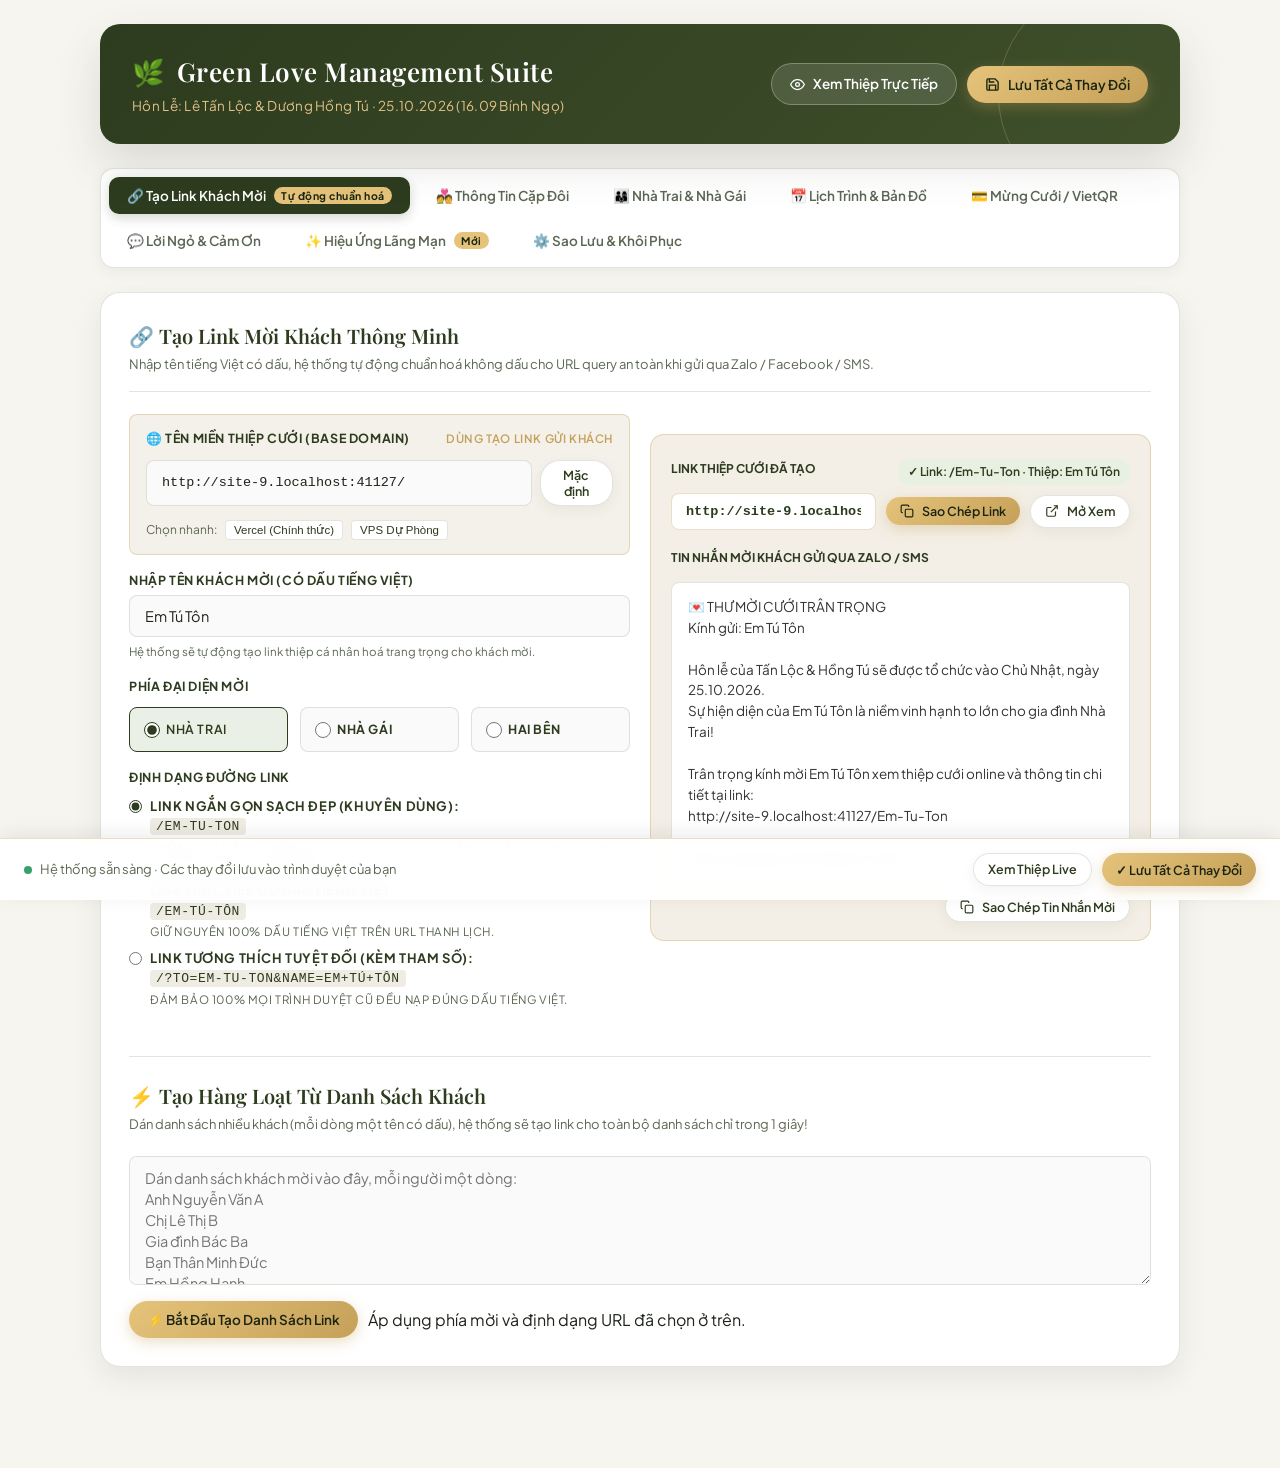
==== commit 8f5ac534: "Comprehensive audit and upgrade of Admin Guest Link Generator: domain manager, 3 modern URL formats," ====
--- a/admin.html
+++ b/admin.html
@@ -731,6 +731,32 @@
         <!-- Single Generator -->
         <div class="form-grid-2">
           <div>
+            <!-- Domain Selector for Guest Links -->
+            <div class="form-group" style="background: #F4F1EA; padding: 14px 16px; border-radius: var(--radius-sm); border: 1.5px solid var(--border-gold); margin-bottom: 16px;">
+              <label for="cfg-base-domain" style="display: flex; justify-content: space-between; align-items: center; margin-bottom: 6px;">
+                <span style="font-weight: 700; color: var(--primary-olive);">🌐 Tên Miền Thiệp Cưới (Base Domain)</span>
+                <span style="font-size: 11.5px; font-weight: 600; color: var(--gold-accent);">Dùng tạo link gửi khách</span>
+              </label>
+              <div style="display: flex; gap: 8px;">
+                <input 
+                  type="text" 
+                  id="cfg-base-domain" 
+                  class="form-control" 
+                  value="https://tanloc-hongtu.vercel.app" 
+                  placeholder="https://tanloc-hongtu.vercel.app" 
+                  style="font-family: monospace; font-size: 13.5px;" 
+                />
+                <button type="button" class="btn btn-secondary btn-sm" id="btn-reset-domain" title="Khôi phục tên miền mặc định">
+                  Mặc định
+                </button>
+              </div>
+              <div style="display: flex; gap: 8px; margin-top: 8px; font-size: 12px; color: var(--text-muted); align-items: center; flex-wrap: wrap;">
+                <span>Chọn nhanh:</span>
+                <button type="button" class="badge-domain-quick" onclick="setBaseDomain('https://tanloc-hongtu.vercel.app')" style="background: #FFF; border: 1px solid var(--border-color); padding: 2px 8px; border-radius: 4px; cursor: pointer; color: var(--primary-olive); font-size: 11.5px;">Vercel (Chính thức)</button>
+                <button type="button" class="badge-domain-quick" onclick="setBaseDomain('http://tanloc-hongtu-25102026.103.166.184.127.sslip.io')" style="background: #FFF; border: 1px solid var(--border-color); padding: 2px 8px; border-radius: 4px; cursor: pointer; color: var(--primary-olive); font-size: 11.5px;">VPS Dự Phòng</button>
+              </div>
+            </div>
+
             <div class="form-group">
               <label for="input-guest-name">
                 Nhập tên khách mời (có dấu tiếng Việt)
@@ -739,10 +765,10 @@
                 type="text" 
                 id="input-guest-name" 
                 class="form-control" 
-                placeholder="Ví dụ: Anh Nguyễn Văn A, Gia đình Bác Ba, Bạn Thân Tuấn Anh..."
-                value="Anh Nguyễn Văn A"
+                placeholder="Ví dụ: Em Tú Tôn, Chú Sáu, Anh Nguyễn Văn A..."
+                value="Em Tú Tôn"
               />
-              <span class="field-hint">Tự động loại bỏ dấu mũ, sắc, huyền, hỏi, ngã, nặng, đ/Đ để tạo slug sạch đẹp.</span>
+              <span class="field-hint">Hệ thống sẽ tự động tạo link thiệp cá nhân hoá trang trọng cho khách mời.</span>
             </div>
 
             <div class="form-group">
@@ -764,15 +790,31 @@
             </div>
 
             <div class="form-group">
-              <label>Định dạng URL</label>
+              <label>Định dạng đường link</label>
               <div style="display: flex; flex-direction: column; gap: 8px; margin-top: 4px;">
-                <label style="display: flex; align-items: center; gap: 8px; font-weight: normal; font-size: 13.5px; text-transform: none; cursor: pointer;">
-                  <input type="radio" name="url_format" value="unaccented" checked style="accent-color: var(--primary-olive);" />
-                  <span><strong>Chuẩn hoá không dấu (Khuyên dùng):</strong> <code>?to=Anh+Nguyen+Van+A</code></span>
+                <label style="display: flex; align-items: flex-start; gap: 8px; font-weight: normal; font-size: 13px; cursor: pointer;">
+                  <input type="radio" name="url_format" value="clean_slug" checked style="accent-color: var(--primary-olive); margin-top: 3px;" />
+                  <div>
+                    <strong>Link Ngắn Gọn Sạch Đẹp (Khuyên Dùng):</strong><br>
+                    <code style="background: #EFECE4; padding: 1px 6px; border-radius: 4px;">/Em-Tu-Ton</code>
+                    <div style="font-size: 11.5px; color: var(--text-muted); margin-top: 2px;">Không có dấu ?, không có ?to=, cực kỳ chuyên nghiệp và sang trọng khi chia sẻ Zalo/Facebook.</div>
+                  </div>
                 </label>
-                <label style="display: flex; align-items: center; gap: 8px; font-weight: normal; font-size: 13.5px; text-transform: none; cursor: pointer;">
-                  <input type="radio" name="url_format" value="accented" style="accent-color: var(--primary-olive);" />
-                  <span><strong>Giữ nguyên có dấu (URL encode):</strong> <code>?to=Anh+Nguyễn+Văn+A</code></span>
+                <label style="display: flex; align-items: flex-start; gap: 8px; font-weight: normal; font-size: 13px; cursor: pointer;">
+                  <input type="radio" name="url_format" value="unicode_slug" style="accent-color: var(--primary-olive); margin-top: 3px;" />
+                  <div>
+                    <strong>Link Trực Tiếp Có Dấu Tiếng Việt:</strong><br>
+                    <code style="background: #EFECE4; padding: 1px 6px; border-radius: 4px;">/Em-Tú-Tôn</code>
+                    <div style="font-size: 11.5px; color: var(--text-muted); margin-top: 2px;">Giữ nguyên 100% dấu tiếng Việt trên URL thanh lịch.</div>
+                  </div>
+                </label>
+                <label style="display: flex; align-items: flex-start; gap: 8px; font-weight: normal; font-size: 13px; cursor: pointer;">
+                  <input type="radio" name="url_format" value="compat" style="accent-color: var(--primary-olive); margin-top: 3px;" />
+                  <div>
+                    <strong>Link Tương Thích Tuyệt Đối (Kèm tham số):</strong><br>
+                    <code style="background: #EFECE4; padding: 1px 6px; border-radius: 4px;">/?to=Em-Tu-Ton&name=Em+Tú+Tôn</code>
+                    <div style="font-size: 11.5px; color: var(--text-muted); margin-top: 2px;">Đảm bảo 100% mọi trình duyệt cũ đều nạp đúng dấu tiếng Việt.</div>
+                  </div>
                 </label>
               </div>
             </div>
@@ -869,7 +911,7 @@
                     <th>Tên Chuẩn Hoá (URL)</th>
                     <th>Phía Mời</th>
                     <th>Link Thiệp Cưới</th>
-                    <th style="width: 140px; text-align: center;">Hành Động</th>
+                    <th style="width: 230px; text-align: center;">Hành Động</th>
                   </tr>
                 </thead>
                 <tbody id="bulk-table-body"></tbody>
@@ -1669,50 +1711,123 @@
     }
 
     /**
-     * Build Base URL for the invitation (Removes /index.html and /admin.html)
+     * Domain Management for Guest Links
+     */
+    window.setBaseDomain = function(domain) {
+      const input = document.getElementById('cfg-base-domain');
+      if (input) {
+        input.value = domain;
+        localStorage.setItem('wedding_base_domain', domain);
+        updateSingleGenerator();
+        showToast(`✓ Đã chọn tên miền: ${domain}`);
+      }
+    };
+
+    /**
+     * Build Base URL for the invitation
+     * Prioritizes the user-selected domain, falls back to location.origin
      */
     function getInvitationBaseUrl() {
-      const loc = window.location;
-      let path = loc.pathname.replace(/\/admin\.html$/i, '').replace(/\/index\.html$/i, '');
-      if (!path.endsWith('/')) {
-        path += '/';
+      const customDomainInput = document.getElementById('cfg-base-domain');
+      let base = customDomainInput ? customDomainInput.value.trim() : '';
+      
+      if (!base) {
+        const loc = window.location;
+        if (loc.origin && loc.origin.startsWith('http')) {
+          let path = loc.pathname.replace(/\/admin\.html$/i, '').replace(/\/index\.html$/i, '');
+          if (!path.endsWith('/')) path += '/';
+          base = `${loc.origin}${path}`;
+        } else {
+          base = 'https://tanloc-hongtu.vercel.app/';
+        }
       }
-      return `${loc.origin}${path}`;
+
+      if (!base.endsWith('/')) {
+        base += '/';
+      }
+      return base;
     }
 
     /**
-     * Generate Link for a single guest name
-     * Ultra-clean aesthetic link: e.g. https://tanloc-hongtu.vercel.app/?to=Em-Tu-Ton
+     * Generate Link and Personalized Message for a guest
      */
     function generateGuestLink(rawName, side) {
       const baseUrl = getInvitationBaseUrl();
-      const trimmedName = rawName.trim();
-      if (!trimmedName) return { url: baseUrl, slug: '', rawName: '', normalizedName: '' };
-
-      // Slug creation: Clean Title-Cased Hyphenated Name without % escape codes
-      // e.g. "Em Tú Tôn" -> "Em-Tu-Ton"
+      const trimmedName = (rawName || '').trim();
+      if (!trimmedName) return { url: baseUrl, slug: '', rawName: '', normalizedName: '', message: '' };
+
+      const formatRadio = document.querySelector('input[name="url_format"]:checked');
+      const format = formatRadio ? formatRadio.value : 'clean_slug';
+
+      // 1. Clean ASCII slug (e.g. "Em Tú Tôn" -> "Em-Tu-Ton")
       const cleanSlug = removeVietnameseTones(trimmedName)
         .replace(/[^a-zA-Z0-9\s]/g, '')
         .trim()
         .replace(/\s+/g, '-');
 
-      // Save to guest map dictionary in localStorage so that slug can be resolved locally
+      // 2. Unicode accented slug (e.g. "Em Tú Tôn" -> "Em-Tú-Tôn")
+      const unicodeSlug = trimmedName
+        .replace(/[\/\\?#%&]/g, '')
+        .trim()
+        .replace(/\s+/g, '-');
+
+      let url = '';
+      let displaySlug = cleanSlug;
+
+      if (format === 'unicode_slug') {
+        displaySlug = unicodeSlug;
+        url = `${baseUrl}${encodeURI(unicodeSlug)}`;
+      } else if (format === 'compat') {
+        const sideQuery = side ? `&side=${encodeURIComponent(side)}` : '';
+        displaySlug = `${cleanSlug}?name=${encodeURIComponent(trimmedName)}`;
+        url = `${baseUrl}?to=${cleanSlug}&name=${encodeURIComponent(trimmedName)}${sideQuery}`;
+      } else {
+        // clean_slug (Default recommended)
+        displaySlug = cleanSlug;
+        url = `${baseUrl}${cleanSlug}`;
+      }
+
+      // Save to guest map dictionary in localStorage for local lookups
       try {
         const guestMap = JSON.parse(localStorage.getItem('wedding_guest_map') || '{}');
         guestMap[cleanSlug] = { name: trimmedName, side: side };
         guestMap[cleanSlug.toLowerCase()] = { name: trimmedName, side: side };
+        guestMap[unicodeSlug] = { name: trimmedName, side: side };
         localStorage.setItem('wedding_guest_map', JSON.stringify(guestMap));
       } catch (e) {}
 
-      // Clean, elegant URL: https://tanloc-hongtu.vercel.app/?to=Em-Tu-Ton
-      const url = `${baseUrl}${cleanSlug}`;
+      // Personalized invitation message
+      const displayGuestName = trimmedName || 'Quý Khách';
+      const sideText = side === 'trai' ? 'gia đình Nhà Trai' : side === 'gai' ? 'gia đình Nhà Gái' : 'gia đình chúng tôi';
+      const message = 
+`💌 THƯ MỜI CƯỚI TRÂN TRỌNG
+Kính gửi: ${displayGuestName}
+
+Hôn lễ của Tấn Lộc & Hồng Tú sẽ được tổ chức vào Chủ Nhật, ngày 25.10.2026.
+Sự hiện diện của ${displayGuestName} là niềm vinh hạnh to lớn cho ${sideText}!
+
+Trân trọng kính mời ${displayGuestName} xem thiệp cưới online và thông tin chi tiết tại link:
+${url}
+
+Rất mong được đón tiếp ${displayGuestName}!`;
+
       return {
         url,
-        slug: cleanSlug,
+        slug: displaySlug,
         normalizedName: cleanSlug,
-        rawName: trimmedName
+        rawName: trimmedName,
+        side,
+        message
       };
     }
+
+    /**
+     * Copy Personalized Guest Invitation Message
+     */
+    window.copyGuestMsg = function(name, url, side) {
+      const item = generateGuestLink(name, side);
+      copyText(item.message, `✓ Đã sao chép tin nhắn mời cho ${name}!`);
+    };
 
     /**
      * Update Single Link Generator Output
@@ -1735,21 +1850,8 @@
         slugTag.textContent = res.slug ? `✓ Link: /${res.slug} · Thiệp: ${res.rawName}` : 'Chưa nhập tên';
       }
 
-      // Guest greeting name
-      const displayGuestName = res.rawName || 'Quý Khách';
-
       if (msgBox) {
-        msgBox.textContent = 
-`💌 THƯ MỜI CƯỚI TRÂN TRỌNG
-Kính gửi: ${displayGuestName}
-
-Hôn lễ của Tấn Lộc & Hồng Tú sẽ được tổ chức vào Chủ Nhật, ngày 25.10.2026.
-Sự hiện diện của ${displayGuestName} là niềm vinh hạnh to lớn cho gia đình chúng tôi!
-
-Trân trọng kính mời ${displayGuestName} xem thiệp cưới online và thông tin chi tiết tại link:
-${res.url}
-
-Rất mong được đón tiếp ${displayGuestName}!`;
+        msgBox.textContent = res.message;
       }
     }
 
@@ -1791,9 +1893,14 @@
             </a>
           </td>
           <td style="text-align: center;">
-            <button type="button" class="btn btn-secondary btn-sm" onclick="copyText('${item.url}', 'Đã sao chép link của ${item.rawName}!')">
-              Copy Link
-            </button>
+            <div style="display: flex; gap: 6px; justify-content: center; flex-wrap: wrap;">
+              <button type="button" class="btn btn-secondary btn-sm" onclick="copyText('${item.url}', 'Đã sao chép link của ${item.rawName}!')">
+                Copy Link
+              </button>
+              <button type="button" class="btn btn-gold btn-sm" onclick="copyGuestMsg('${item.rawName}', '${item.url}', '${side}')">
+                Copy Tin Nhắn
+              </button>
+            </div>
           </td>
         `;
         tbody.appendChild(tr);
@@ -1816,9 +1923,11 @@
     // Export Bulk to CSV
     function exportBulkCsv() {
       if (!window._currentBulkItems || window._currentBulkItems.length === 0) return;
-      let csvContent = '\uFEFFSTT,Ten_Goc,Ten_Khong_Dau,Link_Thiep\n';
+      let csvContent = '\uFEFFSTT,Ten_Khach,Phia_Moi,Link_Thiep,Tin_Nhan_Moi\n';
       window._currentBulkItems.forEach((it, idx) => {
-        csvContent += `${idx + 1},"${it.rawName}","${it.normalizedName}","${it.url}"\n`;
+        const safeMsg = (it.message || '').replace(/"/g, '""');
+        const sideLabel = it.side === 'trai' ? 'Nhà Trai' : it.side === 'gai' ? 'Nhà Gái' : 'Hai Bên';
+        csvContent += `${idx + 1},"${it.rawName}","${sideLabel}","${it.url}","${safeMsg}"\n`;
       });
       const blob = new Blob([csvContent], { type: 'text/csv;charset=utf-8;' });
       const url = URL.createObjectURL(blob);
@@ -2041,8 +2150,37 @@
       });
     }
 
+    // Domain listeners
+    const domainInput = document.getElementById('cfg-base-domain');
+    if (domainInput) {
+      domainInput.addEventListener('input', () => {
+        localStorage.setItem('wedding_base_domain', domainInput.value.trim());
+        updateSingleGenerator();
+      });
+    }
+
+    const btnResetDomain = document.getElementById('btn-reset-domain');
+    if (btnResetDomain) {
+      btnResetDomain.addEventListener('click', () => {
+        setBaseDomain('https://tanloc-hongtu.vercel.app');
+      });
+    }
+
     // Initial load
     window.addEventListener('DOMContentLoaded', () => {
+      // Load saved base domain if exists
+      const savedDomain = localStorage.getItem('wedding_base_domain');
+      const dInput = document.getElementById('cfg-base-domain');
+      if (dInput) {
+        if (savedDomain) {
+          dInput.value = savedDomain;
+        } else if (window.location.origin && window.location.origin.startsWith('http')) {
+          let path = window.location.pathname.replace(/\/admin\.html$/i, '').replace(/\/index\.html$/i, '');
+          if (!path.endsWith('/')) path += '/';
+          dInput.value = `${window.location.origin}${path}`;
+        }
+      }
+
       const currentCfg = getConfig();
       populateForm(currentCfg);
       updateSingleGenerator();
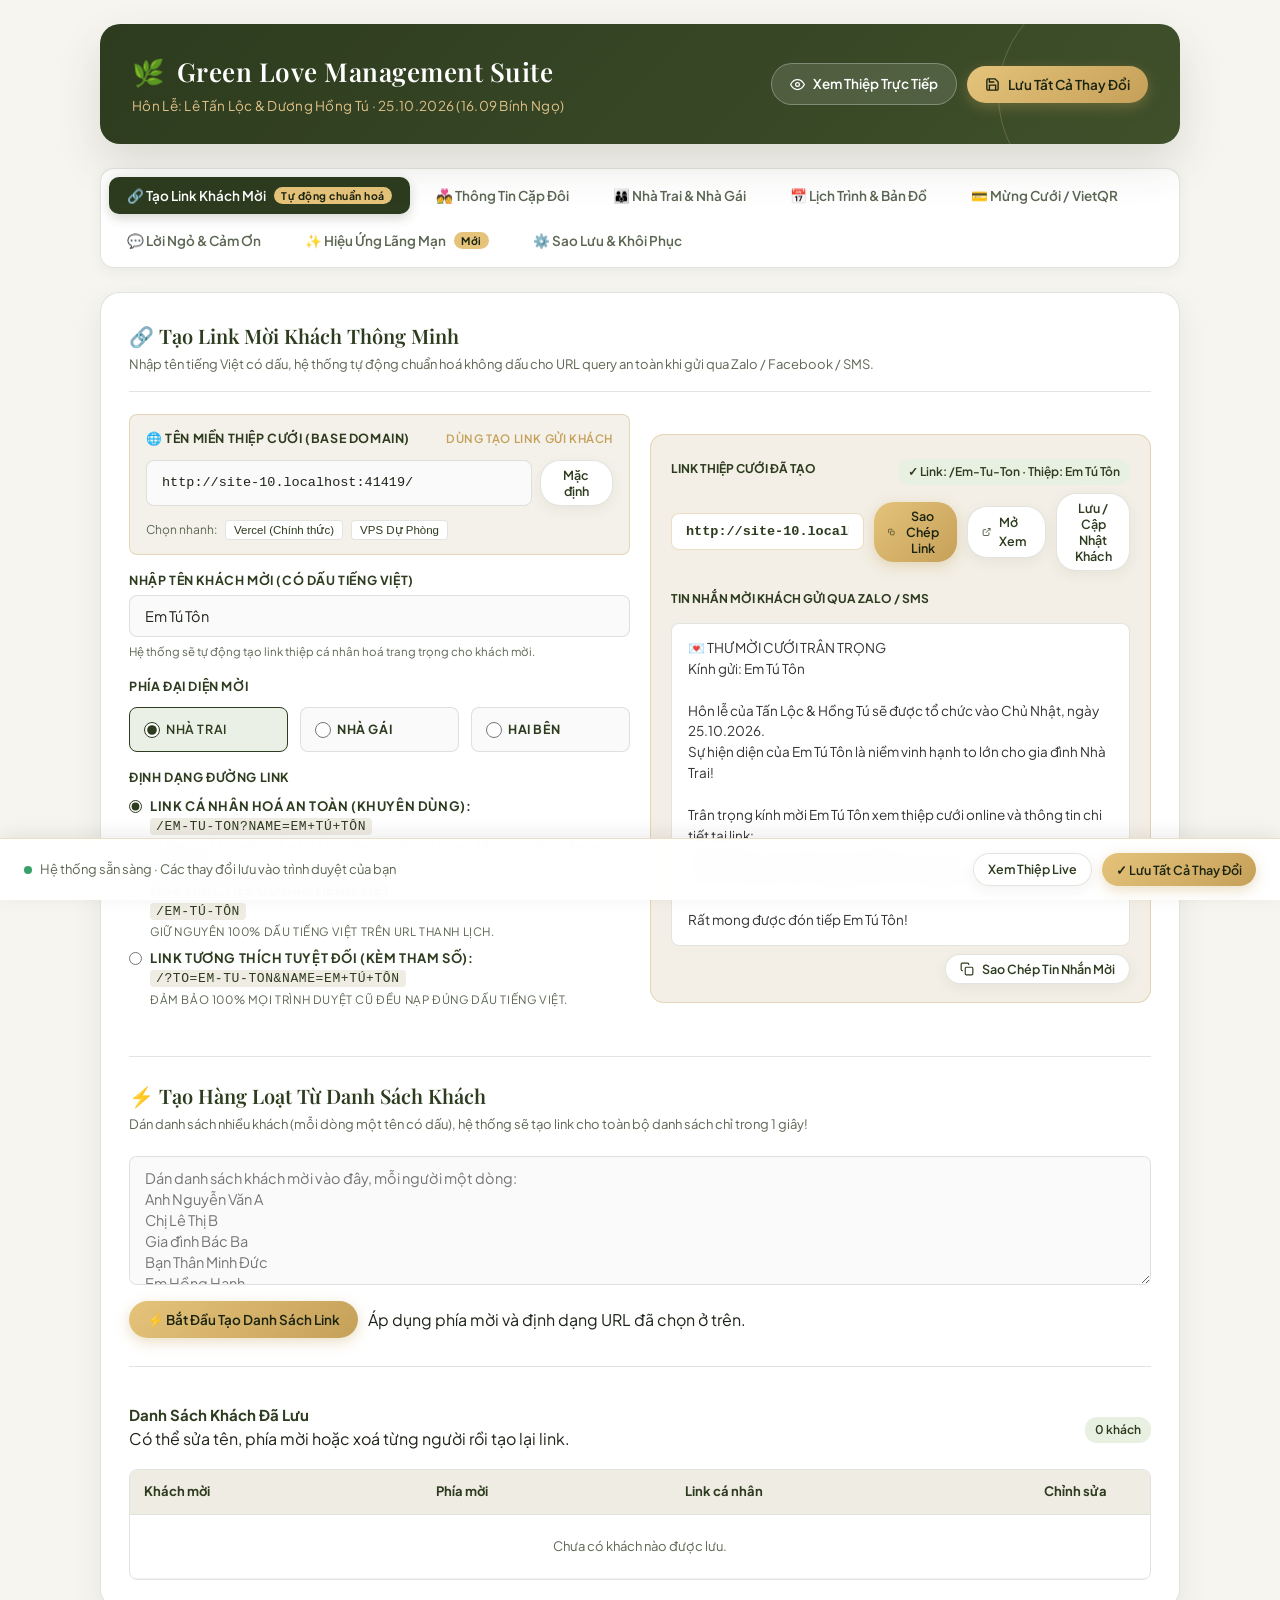
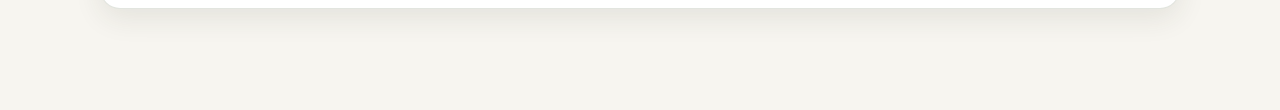
==== commit 5ac213a8: "Fix mobile sharing animations and guestbook persistence" ====
--- a/admin.html
+++ b/admin.html
@@ -795,9 +795,9 @@
                 <label style="display: flex; align-items: flex-start; gap: 8px; font-weight: normal; font-size: 13px; cursor: pointer;">
                   <input type="radio" name="url_format" value="clean_slug" checked style="accent-color: var(--primary-olive); margin-top: 3px;" />
                   <div>
-                    <strong>Link Ngắn Gọn Sạch Đẹp (Khuyên Dùng):</strong><br>
-                    <code style="background: #EFECE4; padding: 1px 6px; border-radius: 4px;">/Em-Tu-Ton</code>
-                    <div style="font-size: 11.5px; color: var(--text-muted); margin-top: 2px;">Không có dấu ?, không có ?to=, cực kỳ chuyên nghiệp và sang trọng khi chia sẻ Zalo/Facebook.</div>
+                    <strong>Link Cá Nhân Hoá An Toàn (Khuyên Dùng):</strong><br>
+                    <code style="background: #EFECE4; padding: 1px 6px; border-radius: 4px;">/Em-Tu-Ton?name=Em+Tú+Tôn</code>
+                    <div style="font-size: 11.5px; color: var(--text-muted); margin-top: 2px;">Đường dẫn chính vẫn ngắn, đồng thời giữ đúng tên có dấu trên mọi điện thoại.</div>
                   </div>
                 </label>
                 <label style="display: flex; align-items: flex-start; gap: 8px; font-weight: normal; font-size: 13px; cursor: pointer;">
@@ -842,6 +842,9 @@
                   <svg width="14" height="14" viewBox="0 0 24 24" fill="none" stroke="currentColor" stroke-width="2"><path d="M18 13v6a2 2 0 0 1-2 2H5a2 2 0 0 1-2-2V8a2 2 0 0 1 2-2h6"></path><polyline points="15 3 21 3 21 9"></polyline><line x1="10" y1="14" x2="21" y2="3"></line></svg>
                   Mở Xem
                 </a>
+                <button type="button" id="btn-save-guest" class="btn btn-secondary btn-sm">
+                  Lưu / Cập Nhật Khách
+                </button>
               </div>
 
               <!-- Message Template -->
@@ -915,6 +918,29 @@
                   </tr>
                 </thead>
                 <tbody id="bulk-table-body"></tbody>
+              </table>
+            </div>
+          </div>
+
+          <div style="margin-top: 28px; padding-top: 22px; border-top: 1px solid var(--border-color);">
+            <div class="bulk-actions-toolbar">
+              <div>
+                <strong style="color: var(--primary-olive); font-size: 15px;">Danh Sách Khách Đã Lưu</strong>
+                <div class="field-hint">Có thể sửa tên, phía mời hoặc xoá từng người rồi tạo lại link.</div>
+              </div>
+              <span id="saved-guests-count" class="vietnamese-clean-tag">0 khách</span>
+            </div>
+            <div class="bulk-table-container">
+              <table class="bulk-table">
+                <thead>
+                  <tr>
+                    <th>Khách mời</th>
+                    <th>Phía mời</th>
+                    <th>Link cá nhân</th>
+                    <th style="width: 150px; text-align: center;">Chỉnh sửa</th>
+                  </tr>
+                </thead>
+                <tbody id="saved-guests-body"></tbody>
               </table>
             </div>
           </div>
@@ -1776,7 +1802,8 @@
 
       if (format === 'unicode_slug') {
         displaySlug = unicodeSlug;
-        url = `${baseUrl}${encodeURI(unicodeSlug)}`;
+        const sideQuery = side ? `&side=${encodeURIComponent(side)}` : '';
+        url = `${baseUrl}${encodeURI(unicodeSlug)}?name=${encodeURIComponent(trimmedName)}${sideQuery}`;
       } else if (format === 'compat') {
         const sideQuery = side ? `&side=${encodeURIComponent(side)}` : '';
         displaySlug = `${cleanSlug}?name=${encodeURIComponent(trimmedName)}`;
@@ -1784,7 +1811,8 @@
       } else {
         // clean_slug (Default recommended)
         displaySlug = cleanSlug;
-        url = `${baseUrl}${cleanSlug}`;
+        const sideQuery = side ? `&side=${encodeURIComponent(side)}` : '';
+        url = `${baseUrl}${cleanSlug}?name=${encodeURIComponent(trimmedName)}${sideQuery}`;
       }
 
       // Save to guest map dictionary in localStorage for local lookups
@@ -1821,6 +1849,100 @@
       };
     }
 
+    const SAVED_GUESTS_KEY = 'wedding_saved_guests';
+    let editingGuestKey = '';
+
+    function escapeAdminHtml(value) {
+      const div = document.createElement('div');
+      div.textContent = String(value || '');
+      return div.innerHTML;
+    }
+
+    function getSavedGuests() {
+      try {
+        const guests = JSON.parse(localStorage.getItem(SAVED_GUESTS_KEY) || '[]');
+        return Array.isArray(guests) ? guests : [];
+      } catch (error) {
+        return [];
+      }
+    }
+
+    function setSavedGuests(guests) {
+      localStorage.setItem(SAVED_GUESTS_KEY, JSON.stringify(guests));
+    }
+
+    function saveGuestItem(item, silent = false) {
+      if (!item || !item.rawName) return;
+      const guests = getSavedGuests();
+      const key = item.normalizedName.toLowerCase();
+      const lookupKey = editingGuestKey || key;
+      const existingIndex = guests.findIndex(guest => guest.normalizedName.toLowerCase() === lookupKey);
+      const savedItem = { ...item, updatedAt: new Date().toISOString() };
+      if (existingIndex >= 0) guests[existingIndex] = savedItem;
+      else guests.unshift(savedItem);
+      editingGuestKey = '';
+      setSavedGuests(guests);
+      renderSavedGuests();
+      if (!silent) showToast(`✓ Đã lưu khách mời ${item.rawName}`);
+    }
+
+    function renderSavedGuests() {
+      const tbody = document.getElementById('saved-guests-body');
+      const count = document.getElementById('saved-guests-count');
+      if (!tbody) return;
+      const guests = getSavedGuests();
+      if (count) count.textContent = `${guests.length} khách`;
+
+      if (!guests.length) {
+        tbody.innerHTML = '<tr><td colspan="4" style="text-align:center;color:var(--text-muted);padding:22px;">Chưa có khách nào được lưu.</td></tr>';
+        return;
+      }
+
+      tbody.innerHTML = guests.map((guest, index) => {
+        const fresh = generateGuestLink(guest.rawName, guest.side);
+        const sideLabel = guest.side === 'trai' ? 'Nhà Trai' : guest.side === 'gai' ? 'Nhà Gái' : 'Hai Bên';
+        return `<tr>
+          <td><strong>${escapeAdminHtml(guest.rawName)}</strong></td>
+          <td>${sideLabel}</td>
+          <td><a href="${escapeAdminHtml(fresh.url)}" target="_blank" rel="noopener" style="color:var(--primary-olive);word-break:break-all;">${escapeAdminHtml(fresh.url)}</a></td>
+          <td style="text-align:center;white-space:nowrap;">
+            <button type="button" class="btn btn-secondary btn-sm saved-guest-edit" data-index="${index}">Sửa</button>
+            <button type="button" class="btn btn-secondary btn-sm saved-guest-delete" data-index="${index}">Xoá</button>
+          </td>
+        </tr>`;
+      }).join('');
+
+      tbody.querySelectorAll('.saved-guest-edit').forEach(button => {
+        button.addEventListener('click', () => {
+          const guest = guests[Number(button.dataset.index)];
+          if (!guest) return;
+          editingGuestKey = guest.normalizedName.toLowerCase();
+          document.getElementById('input-guest-name').value = guest.rawName;
+          const sideRadio = document.querySelector(`input[name="guest_side"][value="${guest.side || ''}"]`);
+          if (sideRadio) {
+            sideRadio.checked = true;
+            document.querySelectorAll('.side-choice-card').forEach(card => card.classList.remove('selected'));
+            sideRadio.closest('.side-choice-card')?.classList.add('selected');
+          }
+          updateSingleGenerator();
+          document.getElementById('input-guest-name').focus();
+          window.scrollTo({ top: 0, behavior: 'smooth' });
+        });
+      });
+
+      tbody.querySelectorAll('.saved-guest-delete').forEach(button => {
+        button.addEventListener('click', () => {
+          const index = Number(button.dataset.index);
+          const guest = guests[index];
+          if (!guest || !confirm(`Xoá ${guest.rawName} khỏi danh sách đã lưu?`)) return;
+          guests.splice(index, 1);
+          setSavedGuests(guests);
+          renderSavedGuests();
+          showToast('Đã xoá khách mời khỏi danh sách.');
+        });
+      });
+    }
+
     /**
      * Copy Personalized Guest Invitation Message
      */
@@ -1859,6 +1981,7 @@
      * Bulk Guest List Generator
      */
     function generateBulkList() {
+      editingGuestKey = '';
       const rawText = document.getElementById('bulk-names-input').value;
       const lines = rawText.split('\n').map(l => l.trim()).filter(l => l.length > 0);
 
@@ -1880,6 +2003,7 @@
       lines.forEach((name, idx) => {
         const item = generateGuestLink(name, side);
         window._currentBulkItems.push(item);
+        saveGuestItem(item, true);
 
         const tr = document.createElement('tr');
         tr.innerHTML = `
@@ -2030,6 +2154,18 @@
     document.getElementById('btn-copy-msg').addEventListener('click', () => {
       const msg = document.getElementById('output-guest-message').textContent;
       copyText(msg, '✓ Đã sao chép tin nhắn Zalo!');
+    });
+
+    document.getElementById('btn-save-guest').addEventListener('click', () => {
+      const inputName = document.getElementById('input-guest-name').value;
+      const sideRadio = document.querySelector('input[name="guest_side"]:checked');
+      const item = generateGuestLink(inputName, sideRadio ? sideRadio.value : '');
+      if (!item.rawName) {
+        showToast('Vui lòng nhập tên khách mời trước khi lưu.');
+        document.getElementById('input-guest-name').focus();
+        return;
+      }
+      saveGuestItem(item);
     });
 
     document.getElementById('btn-generate-bulk').addEventListener('click', generateBulkList);
@@ -2184,6 +2320,7 @@
       const currentCfg = getConfig();
       populateForm(currentCfg);
       updateSingleGenerator();
+      renderSavedGuests();
     });
   </script>
 
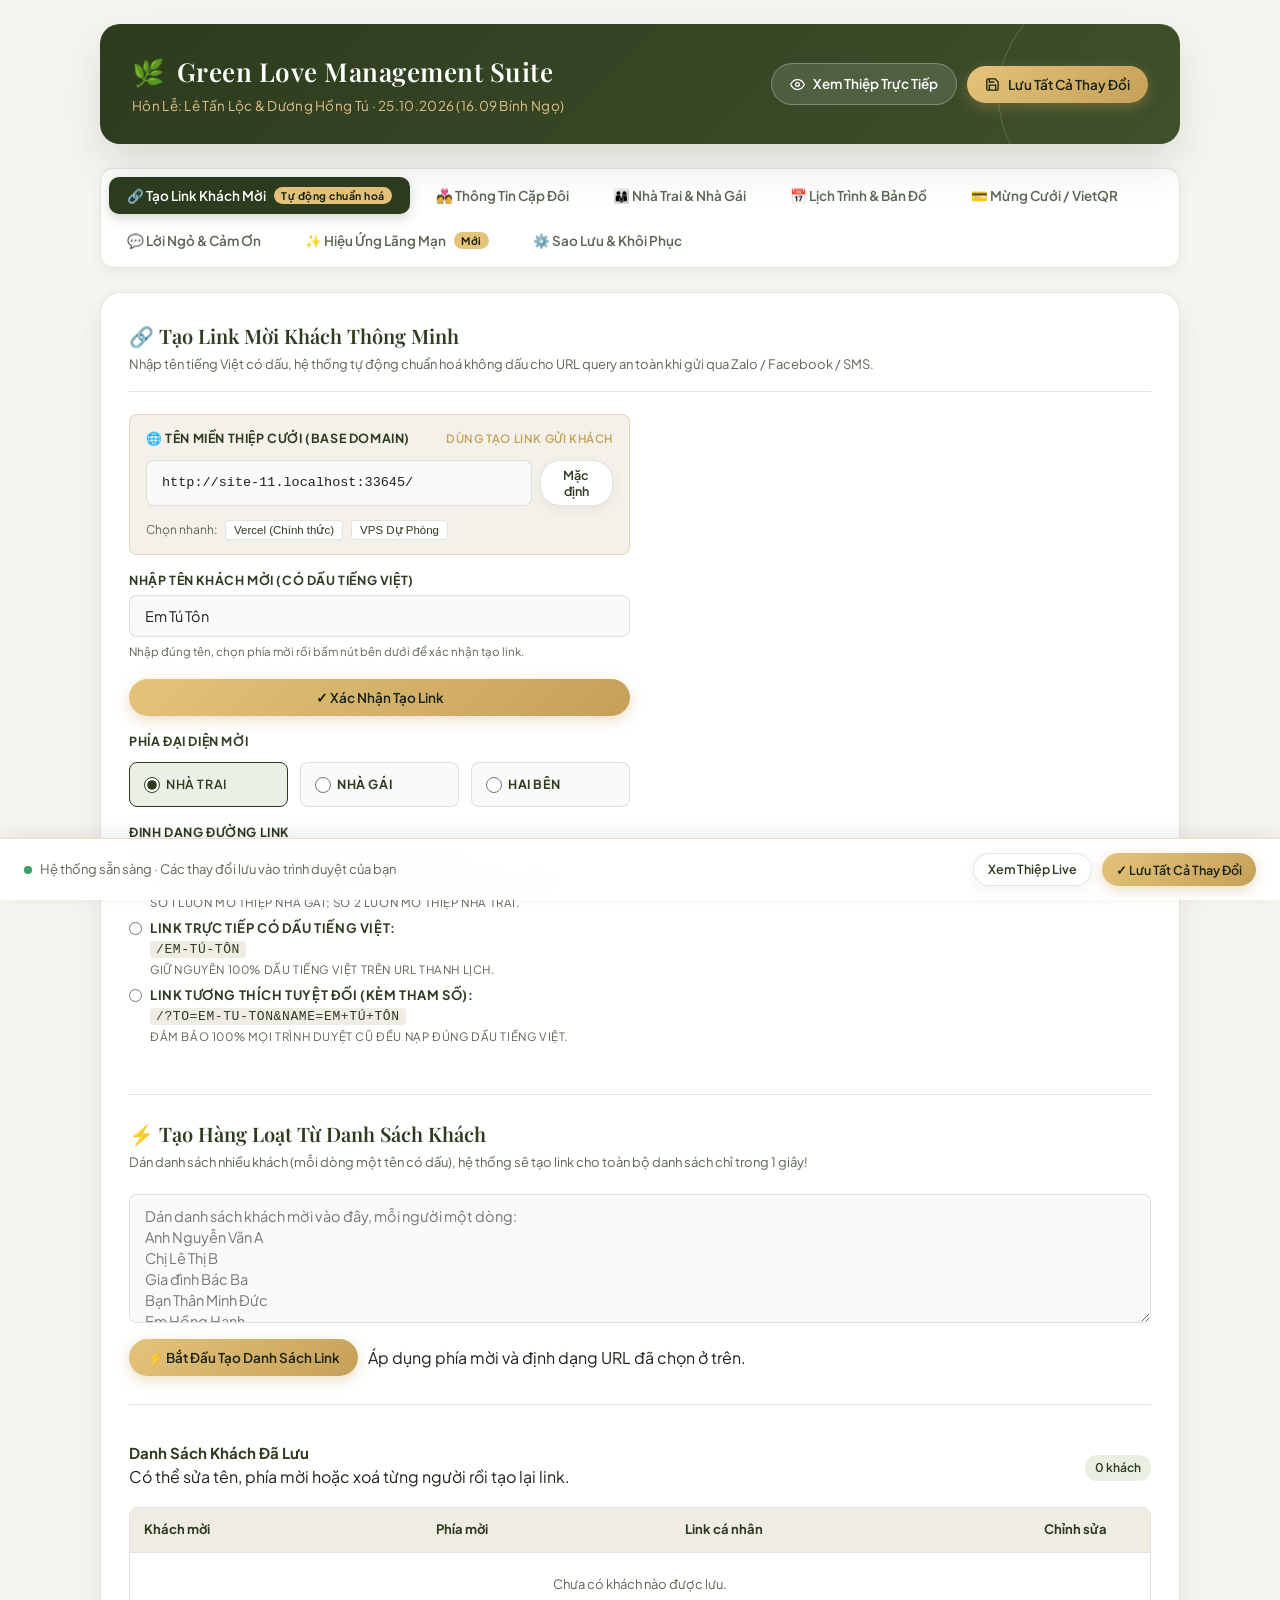
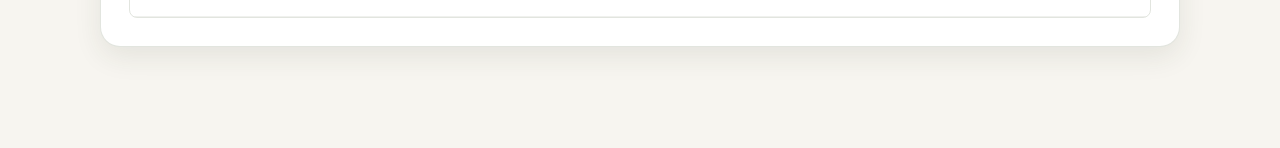
==== commit 530fbbbd: "Add bride invitation routes and confirmed guest links" ====
--- a/admin.html
+++ b/admin.html
@@ -768,7 +768,10 @@
                 placeholder="Ví dụ: Em Tú Tôn, Chú Sáu, Anh Nguyễn Văn A..."
                 value="Em Tú Tôn"
               />
-              <span class="field-hint">Hệ thống sẽ tự động tạo link thiệp cá nhân hoá trang trọng cho khách mời.</span>
+              <span class="field-hint">Nhập đúng tên, chọn phía mời rồi bấm nút bên dưới để xác nhận tạo link.</span>
+              <button type="button" id="btn-generate-single" class="btn btn-gold" style="width: 100%; margin-top: 12px; justify-content: center;">
+                ✓ Xác Nhận Tạo Link
+              </button>
             </div>
 
             <div class="form-group">
@@ -796,8 +799,8 @@
                   <input type="radio" name="url_format" value="clean_slug" checked style="accent-color: var(--primary-olive); margin-top: 3px;" />
                   <div>
                     <strong>Link Cá Nhân Hoá An Toàn (Khuyên Dùng):</strong><br>
-                    <code style="background: #EFECE4; padding: 1px 6px; border-radius: 4px;">/Em-Tu-Ton?name=Em+Tú+Tôn</code>
-                    <div style="font-size: 11.5px; color: var(--text-muted); margin-top: 2px;">Đường dẫn chính vẫn ngắn, đồng thời giữ đúng tên có dấu trên mọi điện thoại.</div>
+                    <code style="background: #EFECE4; padding: 1px 6px; border-radius: 4px;">/1/Em-Tu-Ton (Nhà Gái) · /2/Em-Tu-Ton (Nhà Trai)</code>
+                    <div style="font-size: 11.5px; color: var(--text-muted); margin-top: 2px;">Số 1 luôn mở thiệp Nhà Gái; số 2 luôn mở thiệp Nhà Trai.</div>
                   </div>
                 </label>
                 <label style="display: flex; align-items: flex-start; gap: 8px; font-weight: normal; font-size: 13px; cursor: pointer;">
@@ -822,7 +825,7 @@
 
           <div>
             <!-- Live Converted Result -->
-            <div class="link-preview-box">
+            <div class="link-preview-box" id="single-link-result" style="display: none;">
               <div style="display: flex; justify-content: space-between; align-items: center;">
                 <label style="font-size: 12px; font-weight: 700; color: var(--primary-olive); text-transform: uppercase;">
                   Link Thiệp Cưới Đã Tạo
@@ -1144,7 +1147,7 @@
 
             <div class="form-group">
               <label for="cfg-ev1-map">Link Google Maps (Chỉ đường)</label>
-              <input type="text" id="cfg-ev1-map" class="form-control" value="https://www.google.com/maps/search/?api=1&query=16%2F4+%C4%90i%E1%BB%87n+Bi%C3%AAn+Ph%E1%BB%A7%2C+Kr%C3%B4ng+Kmar%2C+Kr%C3%B4ng+B%C3%B4ng%2C+%C4%90%E1%BA%AFk+L%E1%BA%AFk" />
+              <input type="url" id="cfg-ev1-map" class="form-control" inputmode="url" value="https://www.google.com/maps/search/?api=1&query=16%2F4+%C4%90i%E1%BB%87n+Bi%C3%AAn+Ph%E1%BB%A7%2C+Kr%C3%B4ng+Kmar%2C+Kr%C3%B4ng+B%C3%B4ng%2C+%C4%90%E1%BA%AFk+L%E1%BA%AFk" />
             </div>
           </div>
 
@@ -1182,7 +1185,66 @@
 
             <div class="form-group">
               <label for="cfg-ev2-map">Link Google Maps (Chỉ đường)</label>
-              <input type="text" id="cfg-ev2-map" class="form-control" value="https://www.google.com/maps/search/?api=1&query=Nh%C3%A0+C%E1%BB%99ng+%C4%90%E1%BB%93ng%2C+Kr%C3%B4ng+Kmar%2C+Kr%C3%B4ng+B%C3%B4ng%2C+%C4%90%E1%BA%AFk+L%E1%BA%AFk" />
+              <input type="url" id="cfg-ev2-map" class="form-control" inputmode="url" value="https://www.google.com/maps/search/?api=1&query=Nh%C3%A0+C%E1%BB%99ng+%C4%90%E1%BB%93ng%2C+Kr%C3%B4ng+Kmar%2C+Kr%C3%B4ng+B%C3%B4ng%2C+%C4%90%E1%BA%AFk+L%E1%BA%AFk" />
+            </div>
+          </div>
+        </div>
+
+        <div style="margin-top: 24px; background: #F4F6F0; padding: 18px; border-radius: var(--radius-md); border: 1px solid var(--border-gold);">
+          <h3 style="font-family: 'Playfair Display', serif; color: var(--primary-olive); margin-bottom: 6px; font-size: 18px;">Phiên Bản Nhà Gái</h3>
+          <p style="font-size: 13px; color: var(--text-muted); margin-bottom: 18px; line-height: 1.5;">
+            Tự động áp dụng cho link khách mời Nhà Gái (<strong>side=gai</strong>). Lịch Nhà Trai phía trên vẫn được giữ nguyên.
+          </p>
+
+          <div class="form-grid-2">
+            <div>
+              <div class="form-grid-2">
+                <div class="form-group">
+                  <label for="cfg-bride-solar-date">Ngày dương lịch</label>
+                  <input type="text" id="cfg-bride-solar-date" class="form-control" value="24.10.2026" />
+                </div>
+                <div class="form-group">
+                  <label for="cfg-bride-solar-day-num">Ngày hiển thị lớn</label>
+                  <input type="text" id="cfg-bride-solar-day-num" class="form-control" value="24" />
+                </div>
+              </div>
+              <div class="form-group">
+                <label for="cfg-bride-lunar-date">Ngày âm lịch</label>
+                <input type="text" id="cfg-bride-lunar-date" class="form-control" value="15 tháng 09 năm Bính Ngọ" />
+              </div>
+              <div class="form-group">
+                <label for="cfg-bride-countdown-target">Mốc đếm ngược</label>
+                <input type="datetime-local" id="cfg-bride-countdown-target" class="form-control" value="2026-10-24T11:00" />
+              </div>
+              <div class="form-group">
+                <label for="cfg-bride-event-title">Tên sự kiện</label>
+                <input type="text" id="cfg-bride-event-title" class="form-control" value="TIỆC CƯỚI NHÀ GÁI" />
+              </div>
+            </div>
+
+            <div>
+              <div class="form-grid-2">
+                <div class="form-group">
+                  <label for="cfg-bride-event-time">Giờ tổ chức</label>
+                  <input type="text" id="cfg-bride-event-time" class="form-control" value="11:00" />
+                </div>
+                <div class="form-group">
+                  <label for="cfg-bride-event-day">Thứ trong tuần</label>
+                  <input type="text" id="cfg-bride-event-day" class="form-control" value="THỨ BẢY" />
+                </div>
+              </div>
+              <div class="form-group">
+                <label for="cfg-bride-event-venue">Địa điểm</label>
+                <input type="text" id="cfg-bride-event-venue" class="form-control" value="Nhà hàng Quang Long" />
+              </div>
+              <div class="form-group">
+                <label for="cfg-bride-event-address">Địa chỉ chi tiết</label>
+                <input type="text" id="cfg-bride-event-address" class="form-control" value="29 Nguyễn Huệ · Krông Bông · Đắk Lắk" />
+              </div>
+              <div class="form-group">
+                <label for="cfg-bride-event-map">Link Google Maps Nhà Gái</label>
+                <input type="url" id="cfg-bride-event-map" class="form-control" inputmode="url" value="https://maps.app.goo.gl/aJm6BMmdJeqJbcic8?g_st=ic" />
+              </div>
             </div>
           </div>
         </div>
@@ -1214,7 +1276,7 @@
 
             <div class="form-group">
               <label for="cfg-groom-acc">Số tài khoản</label>
-              <input type="text" id="cfg-groom-acc" class="form-control" value="999988882510" />
+              <input type="text" id="cfg-groom-acc" class="form-control" inputmode="numeric" autocomplete="off" value="999988882510" />
             </div>
 
             <div class="form-group">
@@ -1241,7 +1303,7 @@
 
             <div class="form-group">
               <label for="cfg-bride-acc">Số tài khoản</label>
-              <input type="text" id="cfg-bride-acc" class="form-control" value="101225102026" />
+              <input type="text" id="cfg-bride-acc" class="form-control" inputmode="numeric" autocomplete="off" value="101225102026" />
             </div>
 
             <div class="form-group">
@@ -1516,6 +1578,17 @@
       event2Venue: 'Nhà Cộng Đồng',
       event2Address: 'Thôn 5 · TT. Krông Kmar Cũ (Thôn 3 Mới) · Đắk Lắk',
       event2MapLink: 'https://www.google.com/maps/search/?api=1&query=Nh%C3%A0+C%E1%BB%99ng+%C4%90%E1%BB%93ng%2C+Kr%C3%B4ng+Kmar%2C+Kr%C3%B4ng+B%C3%B4ng%2C+%C4%90%E1%BA%AFk+L%E1%BA%AFk',
+
+      brideSolarDate: '24.10.2026',
+      brideSolarDayNumber: '24',
+      brideLunarDate: '15 tháng 09 năm Bính Ngọ',
+      brideCountdownTarget: '2026-10-24T11:00',
+      brideEventTitle: 'TIỆC CƯỚI NHÀ GÁI',
+      brideEventTime: '11:00',
+      brideEventDayVal: 'THỨ BẢY',
+      brideEventVenue: 'Nhà hàng Quang Long',
+      brideEventAddress: '29 Nguyễn Huệ · Krông Bông · Đắk Lắk',
+      brideEventMapLink: 'https://maps.app.goo.gl/aJm6BMmdJeqJbcic8?g_st=ic',
 
       groomBank: 'MB Bank',
       groomAccount: '999988882510',
@@ -1619,6 +1692,17 @@
       document.getElementById('cfg-ev2-address').value = cfg.event2Address || '';
       document.getElementById('cfg-ev2-map').value = cfg.event2MapLink || '';
 
+      document.getElementById('cfg-bride-solar-date').value = cfg.brideSolarDate || '';
+      document.getElementById('cfg-bride-solar-day-num').value = cfg.brideSolarDayNumber || '';
+      document.getElementById('cfg-bride-lunar-date').value = cfg.brideLunarDate || '';
+      document.getElementById('cfg-bride-countdown-target').value = cfg.brideCountdownTarget || '';
+      document.getElementById('cfg-bride-event-title').value = cfg.brideEventTitle || '';
+      document.getElementById('cfg-bride-event-time').value = cfg.brideEventTime || '';
+      document.getElementById('cfg-bride-event-day').value = cfg.brideEventDayVal || '';
+      document.getElementById('cfg-bride-event-venue').value = cfg.brideEventVenue || '';
+      document.getElementById('cfg-bride-event-address').value = cfg.brideEventAddress || '';
+      document.getElementById('cfg-bride-event-map').value = cfg.brideEventMapLink || '';
+
       document.getElementById('cfg-groom-bank').value = cfg.groomBank || '';
       document.getElementById('cfg-groom-acc').value = cfg.groomAccount || '';
       document.getElementById('cfg-groom-holder').value = cfg.groomAccountHolder || '';
@@ -1688,6 +1772,17 @@
         event2Address: document.getElementById('cfg-ev2-address').value.trim(),
         event2MapLink: document.getElementById('cfg-ev2-map').value.trim(),
 
+        brideSolarDate: document.getElementById('cfg-bride-solar-date').value.trim(),
+        brideSolarDayNumber: document.getElementById('cfg-bride-solar-day-num').value.trim(),
+        brideLunarDate: document.getElementById('cfg-bride-lunar-date').value.trim(),
+        brideCountdownTarget: document.getElementById('cfg-bride-countdown-target').value.trim(),
+        brideEventTitle: document.getElementById('cfg-bride-event-title').value.trim(),
+        brideEventTime: document.getElementById('cfg-bride-event-time').value.trim(),
+        brideEventDayVal: document.getElementById('cfg-bride-event-day').value.trim(),
+        brideEventVenue: document.getElementById('cfg-bride-event-venue').value.trim(),
+        brideEventAddress: document.getElementById('cfg-bride-event-address').value.trim(),
+        brideEventMapLink: document.getElementById('cfg-bride-event-map').value.trim(),
+
         groomBank: document.getElementById('cfg-groom-bank').value.trim(),
         groomAccount: document.getElementById('cfg-groom-acc').value.trim(),
         groomAccountHolder: document.getElementById('cfg-groom-holder').value.trim(),
@@ -1709,30 +1804,89 @@
       };
     }
 
+    function isValidHttpUrl(value) {
+      try {
+        const url = new URL(value);
+        return url.protocol === 'http:' || url.protocol === 'https:';
+      } catch (_) {
+        return false;
+      }
+    }
+
     // Save to localStorage
     function saveConfig() {
       const data = collectForm();
-      localStorage.setItem('wedding_site_config', JSON.stringify(data));
-      showToast('✓ Đã lưu thành công! Thiệp cưới đã được cập nhật.');
-      updateQrPreviews();
+      const mapFields = [
+        { element: document.getElementById('cfg-ev1-map'), value: data.event1MapLink },
+        { element: document.getElementById('cfg-ev2-map'), value: data.event2MapLink },
+        { element: document.getElementById('cfg-bride-event-map'), value: data.brideEventMapLink }
+      ];
+      const invalidMap = mapFields.find(item => item.value && !isValidHttpUrl(item.value));
+
+      if (invalidMap) {
+        invalidMap.element.focus();
+        showToast('Link Google Maps chưa hợp lệ. Vui lòng nhập link bắt đầu bằng http:// hoặc https://.');
+        return;
+      }
+
+      try {
+        localStorage.setItem('wedding_site_config', JSON.stringify(data));
+        showToast('✓ Đã lưu thành công! Thiệp cưới đã được cập nhật.');
+        updateQrPreviews();
+      } catch (error) {
+        console.error('Không thể lưu cấu hình thiệp:', error);
+        showToast('Không thể lưu thay đổi trong trình duyệt này. Vui lòng kiểm tra quyền lưu trữ.');
+      }
+    }
+
+    function getVietQrBankId(bankName) {
+      const normalized = String(bankName || '')
+        .toLowerCase()
+        .normalize('NFD')
+        .replace(/[\u0300-\u036f]/g, '')
+        .replace(/đ/g, 'd')
+        .replace(/[^a-z0-9]/g, '');
+      const aliases = {
+        mb: 'MB', mbbank: 'MB', nganhangquandoi: 'MB',
+        vcb: 'VCB', vietcombank: 'VCB',
+        tcb: 'TCB', techcombank: 'TCB',
+        acb: 'ACB', vpbank: 'VPB', vpb: 'VPB',
+        bidv: 'BIDV', vietinbank: 'ICB', icb: 'ICB',
+        agribank: 'VBA', vba: 'VBA',
+        sacombank: 'STB', stb: 'STB',
+        tpbank: 'TPB', tpb: 'TPB',
+        vib: 'VIB', shb: 'SHB', hdbank: 'HDB', hdb: 'HDB',
+        ocb: 'OCB', msb: 'MSB', seabank: 'SEAB',
+        eximbank: 'EIB', eib: 'EIB', lpbank: 'LPB', lpb: 'LPB'
+      };
+      return aliases[normalized] || String(bankName || '').trim().replace(/\s+/g, '');
+    }
+
+    function buildVietQrUrl(bank, account, holder, message) {
+      const bankId = getVietQrBankId(bank);
+      if (!bankId || !account) return '';
+      const cleanAccount = String(account).replace(/\s+/g, '');
+      const path = `${encodeURIComponent(bankId)}-${encodeURIComponent(cleanAccount)}-compact2.png`;
+      const params = new URLSearchParams({ amount: '0', addInfo: message, accountName: holder });
+      return `https://img.vietqr.io/image/${path}?${params.toString()}`;
     }
 
     // Update VietQR image previews
     function updateQrPreviews() {
       const gBank = document.getElementById('cfg-groom-bank').value.trim() || 'MB';
       const gAcc = document.getElementById('cfg-groom-acc').value.trim() || '';
-      const gHolder = encodeURIComponent(document.getElementById('cfg-groom-holder').value.trim() || 'LE TAN LOC');
+      const gHolder = document.getElementById('cfg-groom-holder').value.trim() || 'LE TAN LOC';
       const gImg = document.getElementById('qr-preview-groom');
       if (gImg && gAcc) {
-        gImg.src = `https://img.vietqr.io/image/${gBank}-${gAcc}-compact2.png?amount=0&addInfo=Mung%20cuoi%20Tan%20Loc&accountName=${gHolder}`;
+        gImg.src = buildVietQrUrl(gBank, gAcc, gHolder, 'Mung cuoi Tan Loc');
       }
 
       const bBank = document.getElementById('cfg-bride-bank').value.trim() || 'VCB';
       const bAcc = document.getElementById('cfg-bride-acc').value.trim() || '';
-      const bHolder = encodeURIComponent(document.getElementById('cfg-bride-holder').value.trim() || 'DUONG HONG TU');
+      const bHolder = document.getElementById('cfg-bride-holder').value.trim() || 'DUONG HONG TU';
       const bImg = document.getElementById('qr-preview-bride');
       if (bImg && bAcc) {
-        bImg.src = `https://img.vietqr.io/image/${bBank}-${bAcc}-compact2.png?amount=0&addInfo=Mung%20cuoi%20Hong%20Tu&accountName=${bHolder}`;
+        bImg.src = buildVietQrUrl(bBank, bAcc, bHolder, 'Mung cuoi Hong Tu');
       }
     }
 
@@ -1744,7 +1898,7 @@
       if (input) {
         input.value = domain;
         localStorage.setItem('wedding_base_domain', domain);
-        updateSingleGenerator();
+        invalidateSingleGenerator();
         showToast(`✓ Đã chọn tên miền: ${domain}`);
       }
     };
@@ -1799,20 +1953,20 @@
 
       let url = '';
       let displaySlug = cleanSlug;
+      const routeCode = side === 'gai' ? '1' : '2';
+      let lookupSlug = `${routeCode}-${cleanSlug}`;
 
       if (format === 'unicode_slug') {
-        displaySlug = unicodeSlug;
-        const sideQuery = side ? `&side=${encodeURIComponent(side)}` : '';
-        url = `${baseUrl}${encodeURI(unicodeSlug)}?name=${encodeURIComponent(trimmedName)}${sideQuery}`;
+        displaySlug = `${routeCode}/${unicodeSlug}`;
+        lookupSlug = `${routeCode}-${unicodeSlug}`;
+        url = `${baseUrl}${routeCode}/${encodeURI(unicodeSlug)}?name=${encodeURIComponent(trimmedName)}`;
       } else if (format === 'compat') {
-        const sideQuery = side ? `&side=${encodeURIComponent(side)}` : '';
-        displaySlug = `${cleanSlug}?name=${encodeURIComponent(trimmedName)}`;
-        url = `${baseUrl}?to=${cleanSlug}&name=${encodeURIComponent(trimmedName)}${sideQuery}`;
+        displaySlug = `${routeCode}/${cleanSlug}?name=${encodeURIComponent(trimmedName)}`;
+        url = `${baseUrl}${routeCode}/${cleanSlug}?name=${encodeURIComponent(trimmedName)}`;
       } else {
         // clean_slug (Default recommended)
-        displaySlug = cleanSlug;
-        const sideQuery = side ? `&side=${encodeURIComponent(side)}` : '';
-        url = `${baseUrl}${cleanSlug}?name=${encodeURIComponent(trimmedName)}${sideQuery}`;
+        displaySlug = `${routeCode}/${cleanSlug}`;
+        url = `${baseUrl}${routeCode}/${cleanSlug}`;
       }
 
       // Save to guest map dictionary in localStorage for local lookups
@@ -1821,17 +1975,22 @@
         guestMap[cleanSlug] = { name: trimmedName, side: side };
         guestMap[cleanSlug.toLowerCase()] = { name: trimmedName, side: side };
         guestMap[unicodeSlug] = { name: trimmedName, side: side };
+        guestMap[`${routeCode}/${cleanSlug}`] = { name: trimmedName, side: side };
+        guestMap[`${routeCode}/${cleanSlug}`.toLowerCase()] = { name: trimmedName, side: side };
         localStorage.setItem('wedding_guest_map', JSON.stringify(guestMap));
       } catch (e) {}
 
       // Personalized invitation message
       const displayGuestName = trimmedName || 'Quý Khách';
       const sideText = side === 'trai' ? 'gia đình Nhà Trai' : side === 'gai' ? 'gia đình Nhà Gái' : 'gia đình chúng tôi';
+      const weddingDateText = side === 'gai'
+        ? 'Thứ Bảy, ngày 24.10.2026'
+        : 'Chủ Nhật, ngày 25.10.2026';
       const message = 
 `💌 THƯ MỜI CƯỚI TRÂN TRỌNG
 Kính gửi: ${displayGuestName}
 
-Hôn lễ của Tấn Lộc & Hồng Tú sẽ được tổ chức vào Chủ Nhật, ngày 25.10.2026.
+Hôn lễ của Tấn Lộc & Hồng Tú sẽ được tổ chức vào ${weddingDateText}.
 Sự hiện diện của ${displayGuestName} là niềm vinh hạnh to lớn cho ${sideText}!
 
 Trân trọng kính mời ${displayGuestName} xem thiệp cưới online và thông tin chi tiết tại link:
@@ -1842,6 +2001,7 @@
       return {
         url,
         slug: displaySlug,
+        lookupSlug,
         normalizedName: cleanSlug,
         rawName: trimmedName,
         side,
@@ -1851,6 +2011,7 @@
 
     const SAVED_GUESTS_KEY = 'wedding_saved_guests';
     let editingGuestKey = '';
+    let currentGeneratedItem = null;
 
     function escapeAdminHtml(value) {
       const div = document.createElement('div');
@@ -1869,6 +2030,29 @@
 
     function setSavedGuests(guests) {
       localStorage.setItem(SAVED_GUESTS_KEY, JSON.stringify(guests));
+    }
+
+    async function registerGuestLink(item) {
+      if (!item || !item.rawName || !item.lookupSlug || typeof window.fetch !== 'function') return false;
+      try {
+        const response = await fetch('/api/guests', {
+          method: 'POST',
+          headers: { 'Content-Type': 'application/json', Accept: 'application/json' },
+          body: JSON.stringify({
+            slug: item.lookupSlug,
+            name: item.rawName,
+            side: item.side || ''
+          })
+        });
+        if (!response.ok) return false;
+        const contentType = response.headers.get('content-type') || '';
+        if (!contentType.includes('application/json')) return false;
+        const payload = await response.json();
+        return Boolean(payload && payload.ok);
+      } catch (error) {
+        console.info('Chưa thể đồng bộ khách mời dùng chung:', error.message);
+        return false;
+      }
     }
 
     function saveGuestItem(item, silent = false) {
@@ -1882,6 +2066,7 @@
       else guests.unshift(savedItem);
       editingGuestKey = '';
       setSavedGuests(guests);
+      registerGuestLink(item);
       renderSavedGuests();
       if (!silent) showToast(`✓ Đã lưu khách mời ${item.rawName}`);
     }
@@ -1924,7 +2109,7 @@
             document.querySelectorAll('.side-choice-card').forEach(card => card.classList.remove('selected'));
             sideRadio.closest('.side-choice-card')?.classList.add('selected');
           }
-          updateSingleGenerator();
+          invalidateSingleGenerator();
           document.getElementById('input-guest-name').focus();
           window.scrollTo({ top: 0, behavior: 'smooth' });
         });
@@ -1946,25 +2131,51 @@
     /**
      * Copy Personalized Guest Invitation Message
      */
-    window.copyGuestMsg = function(name, url, side) {
+    window.copyGuestMsg = async function(name, url, side) {
       const item = generateGuestLink(name, side);
-      copyText(item.message, `✓ Đã sao chép tin nhắn mời cho ${name}!`);
+      const synced = await registerGuestLink(item);
+      copyText(
+        item.message,
+        synced
+          ? `✓ Đã sao chép tin nhắn mời cho ${name}!`
+          : `Đã sao chép; cần cấu hình Redis để giữ tên có dấu trên link ngắn.`
+      );
     };
 
     /**
-     * Update Single Link Generator Output
+     * Clear the confirmed result whenever an input that affects the URL changes.
      */
-    function updateSingleGenerator() {
+    function invalidateSingleGenerator() {
+      currentGeneratedItem = null;
+      const resultBox = document.getElementById('single-link-result');
+      const generateBtn = document.getElementById('btn-generate-single');
+      if (resultBox) resultBox.style.display = 'none';
+      if (generateBtn) generateBtn.textContent = '✓ Xác Nhận Tạo Link';
+    }
+
+    /**
+     * Generate the single guest link only after explicit confirmation.
+     */
+    async function generateSingleLink() {
       const inputName = document.getElementById('input-guest-name').value;
       const sideRadio = document.querySelector('input[name="guest_side"]:checked');
       const side = sideRadio ? sideRadio.value : 'trai';
 
+      if (!inputName.trim()) {
+        showToast('Vui lòng nhập tên khách mời trước khi tạo link.');
+        document.getElementById('input-guest-name').focus();
+        return;
+      }
+
       const res = generateGuestLink(inputName, side);
+      currentGeneratedItem = res;
 
       const urlInput = document.getElementById('output-guest-url');
       const slugTag = document.getElementById('slug-preview-tag');
       const openBtn = document.getElementById('btn-open-preview');
       const msgBox = document.getElementById('output-guest-message');
+      const resultBox = document.getElementById('single-link-result');
+      const generateBtn = document.getElementById('btn-generate-single');
 
       if (urlInput) urlInput.value = res.url;
       if (openBtn) openBtn.href = res.url;
@@ -1975,6 +2186,11 @@
       if (msgBox) {
         msgBox.textContent = res.message;
       }
+
+      if (resultBox) resultBox.style.display = 'block';
+      if (generateBtn) generateBtn.textContent = '↻ Tạo Lại Link';
+      await registerGuestLink(res);
+      showToast(`✓ Đã tạo link ${side === 'gai' ? 'Nhà Gái' : 'Nhà Trai'} cho ${res.rawName}`);
     }
 
     /**
@@ -2137,32 +2353,70 @@
         const radio = card.querySelector('input[type="radio"]');
         if (radio) {
           radio.checked = true;
-          updateSingleGenerator();
+          invalidateSingleGenerator();
         }
       });
     });
 
     // Event listeners
-    document.getElementById('input-guest-name').addEventListener('input', updateSingleGenerator);
-    document.querySelectorAll('input[name="url_format"]').forEach(r => r.addEventListener('change', updateSingleGenerator));
-
-    document.getElementById('btn-copy-url').addEventListener('click', () => {
-      const url = document.getElementById('output-guest-url').value;
-      copyText(url, '✓ Đã sao chép link mời!');
+    document.getElementById('input-guest-name').addEventListener('input', invalidateSingleGenerator);
+    document.querySelectorAll('input[name="url_format"]').forEach(r => r.addEventListener('change', invalidateSingleGenerator));
+    document.getElementById('btn-generate-single').addEventListener('click', generateSingleLink);
+
+    document.getElementById('btn-open-preview').addEventListener('click', async (event) => {
+      event.preventDefault();
+      const item = currentGeneratedItem;
+      if (!item) {
+        showToast('Hãy bấm “Xác Nhận Tạo Link” trước.');
+        return;
+      }
+
+      // Open the tab immediately so browsers do not block it, then navigate only
+      // after the shared guest record has had a chance to finish saving.
+      const previewWindow = window.open('', '_blank');
+      await registerGuestLink(item);
+      if (previewWindow) {
+        previewWindow.opener = null;
+        previewWindow.location.replace(item.url);
+      } else {
+        window.location.href = item.url;
+      }
     });
 
-    document.getElementById('btn-copy-msg').addEventListener('click', () => {
-      const msg = document.getElementById('output-guest-message').textContent;
-      copyText(msg, '✓ Đã sao chép tin nhắn Zalo!');
+    document.getElementById('btn-copy-url').addEventListener('click', async () => {
+      const item = currentGeneratedItem;
+      if (!item) {
+        showToast('Hãy bấm “Xác Nhận Tạo Link” trước.');
+        return;
+      }
+      const synced = await registerGuestLink(item);
+      copyText(
+        item.url,
+        synced
+          ? '✓ Đã sao chép link mời và lưu đúng tên khách!'
+          : 'Đã sao chép link; cần cấu hình Redis để giữ tên có dấu.'
+      );
     });
 
+    document.getElementById('btn-copy-msg').addEventListener('click', async () => {
+      const item = currentGeneratedItem;
+      if (!item) {
+        showToast('Hãy bấm “Xác Nhận Tạo Link” trước.');
+        return;
+      }
+      const synced = await registerGuestLink(item);
+      copyText(
+        item.message,
+        synced
+          ? '✓ Đã sao chép tin nhắn Zalo và lưu đúng tên khách!'
+          : 'Đã sao chép tin nhắn; cần cấu hình Redis để giữ tên có dấu.'
+      );
+    });
+
     document.getElementById('btn-save-guest').addEventListener('click', () => {
-      const inputName = document.getElementById('input-guest-name').value;
-      const sideRadio = document.querySelector('input[name="guest_side"]:checked');
-      const item = generateGuestLink(inputName, sideRadio ? sideRadio.value : '');
-      if (!item.rawName) {
-        showToast('Vui lòng nhập tên khách mời trước khi lưu.');
-        document.getElementById('input-guest-name').focus();
+      const item = currentGeneratedItem;
+      if (!item) {
+        showToast('Hãy bấm “Xác Nhận Tạo Link” trước khi lưu.');
         return;
       }
       saveGuestItem(item);
@@ -2291,7 +2545,7 @@
     if (domainInput) {
       domainInput.addEventListener('input', () => {
         localStorage.setItem('wedding_base_domain', domainInput.value.trim());
-        updateSingleGenerator();
+        invalidateSingleGenerator();
       });
     }
 
@@ -2319,7 +2573,7 @@
 
       const currentCfg = getConfig();
       populateForm(currentCfg);
-      updateSingleGenerator();
+      invalidateSingleGenerator();
       renderSavedGuests();
     });
   </script>
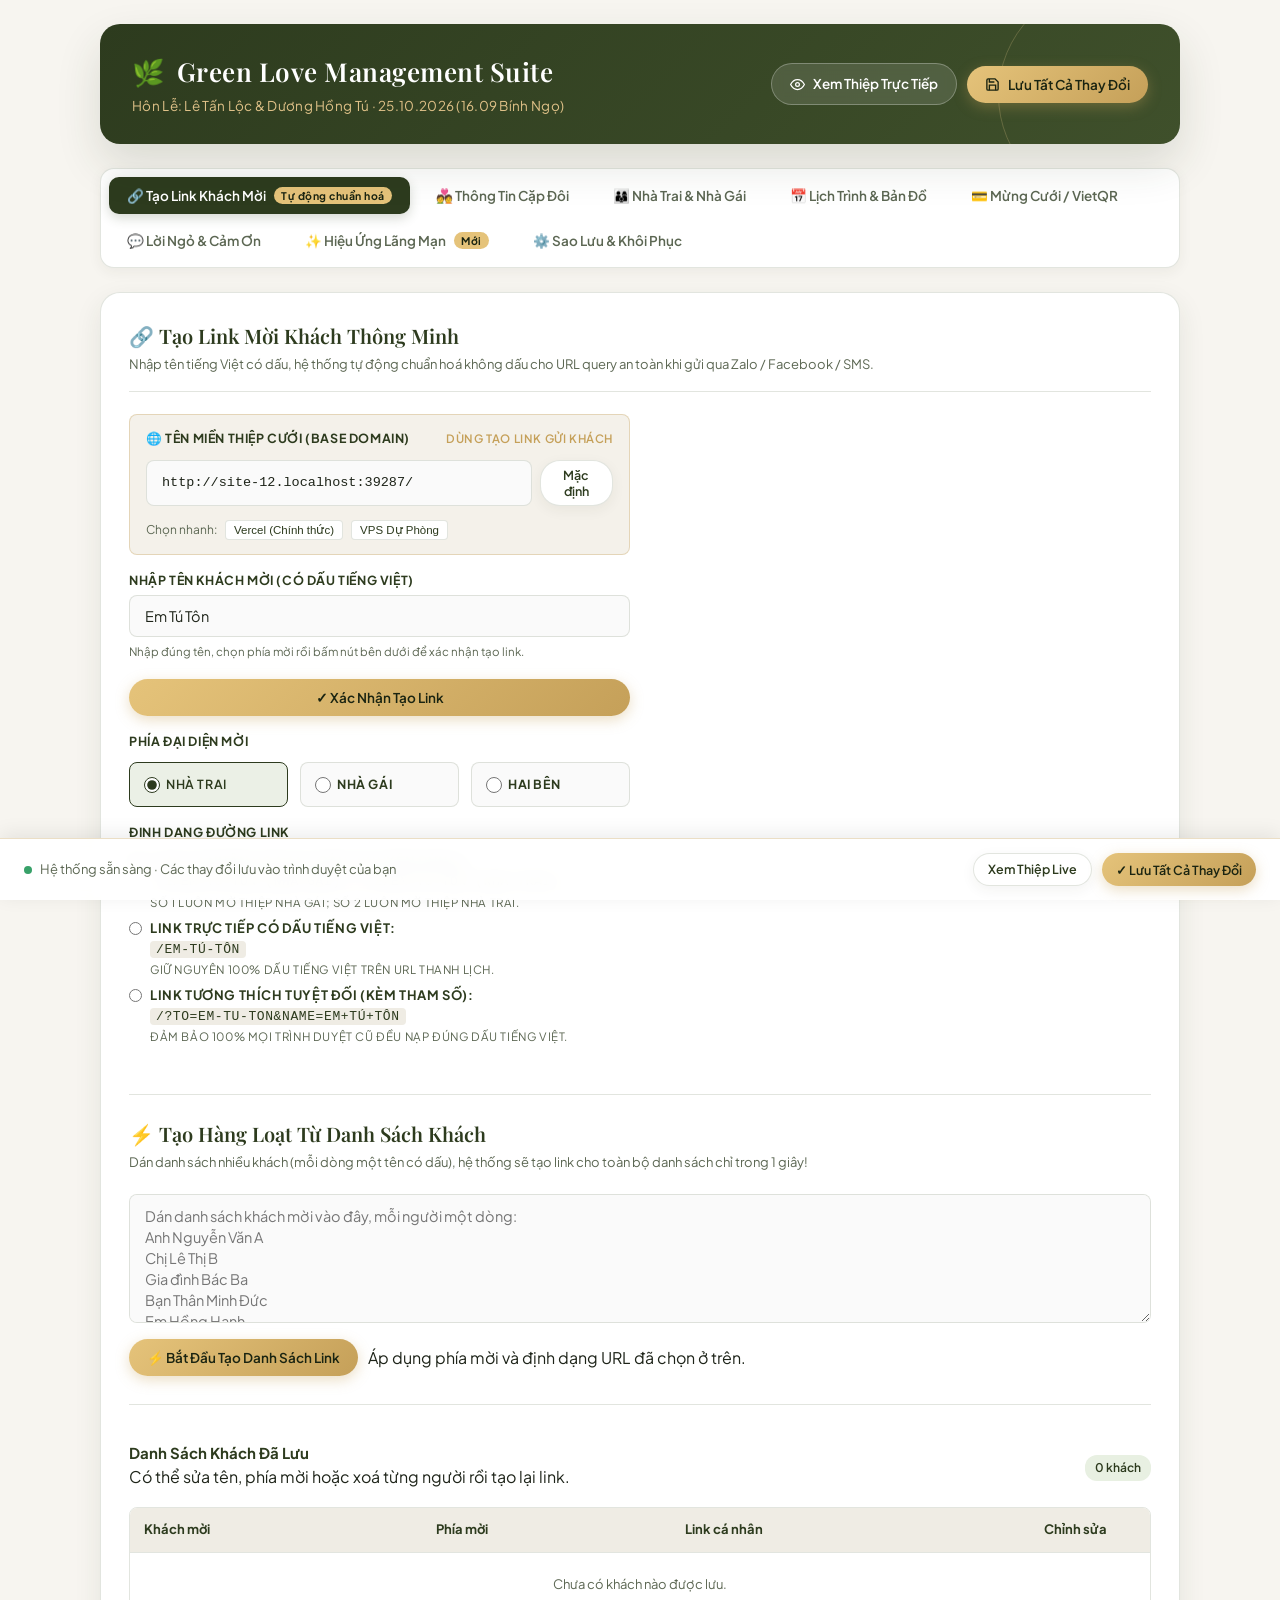
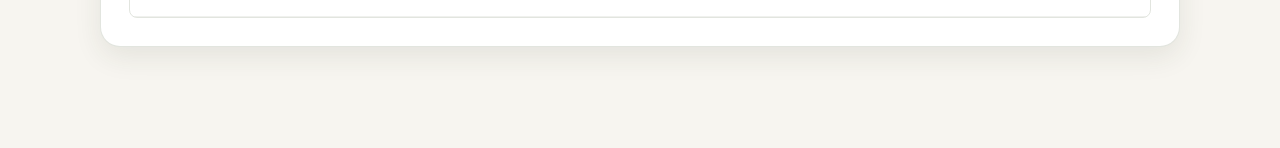
==== commit eba37291: "Save generated guest links automatically" ====
--- a/admin.html
+++ b/admin.html
@@ -2029,7 +2029,13 @@
     }
 
     function setSavedGuests(guests) {
-      localStorage.setItem(SAVED_GUESTS_KEY, JSON.stringify(guests));
+      try {
+        localStorage.setItem(SAVED_GUESTS_KEY, JSON.stringify(guests));
+        return true;
+      } catch (error) {
+        console.error('Không thể lưu danh sách khách trên trình duyệt:', error);
+        return false;
+      }
     }
 
     async function registerGuestLink(item) {
@@ -2055,8 +2061,8 @@
       }
     }
 
-    function saveGuestItem(item, silent = false) {
-      if (!item || !item.rawName) return;
+    async function saveGuestItem(item, silent = false) {
+      if (!item || !item.rawName) return { saved: false, synced: false };
       const guests = getSavedGuests();
       const key = item.normalizedName.toLowerCase();
       const lookupKey = editingGuestKey || key;
@@ -2065,10 +2071,15 @@
       if (existingIndex >= 0) guests[existingIndex] = savedItem;
       else guests.unshift(savedItem);
       editingGuestKey = '';
-      setSavedGuests(guests);
-      registerGuestLink(item);
+      const saved = setSavedGuests(guests);
+      if (!saved) {
+        showToast('Không thể lưu danh sách khách. Hãy kiểm tra quyền lưu dữ liệu của trình duyệt.');
+        return { saved: false, synced: false };
+      }
       renderSavedGuests();
       if (!silent) showToast(`✓ Đã lưu khách mời ${item.rawName}`);
+      const synced = await registerGuestLink(item);
+      return { saved: true, synced };
     }
 
     function renderSavedGuests() {
@@ -2180,7 +2191,7 @@
       if (urlInput) urlInput.value = res.url;
       if (openBtn) openBtn.href = res.url;
       if (slugTag) {
-        slugTag.textContent = res.slug ? `✓ Link: /${res.slug} · Thiệp: ${res.rawName}` : 'Chưa nhập tên';
+        slugTag.textContent = res.slug ? `Đang lưu: /${res.slug} · Thiệp: ${res.rawName}` : 'Chưa nhập tên';
       }
 
       if (msgBox) {
@@ -2189,8 +2200,13 @@
 
       if (resultBox) resultBox.style.display = 'block';
       if (generateBtn) generateBtn.textContent = '↻ Tạo Lại Link';
-      await registerGuestLink(res);
-      showToast(`✓ Đã tạo link ${side === 'gai' ? 'Nhà Gái' : 'Nhà Trai'} cho ${res.rawName}`);
+      const saveResult = await saveGuestItem(res, true);
+      if (saveResult.saved) {
+        if (slugTag) slugTag.textContent = `✓ Đã tạo và lưu: /${res.slug} · Thiệp: ${res.rawName}`;
+        showToast(`✓ Đã tạo và lưu link ${side === 'gai' ? 'Nhà Gái' : 'Nhà Trai'} cho ${res.rawName}`);
+      } else if (slugTag) {
+        slugTag.textContent = `⚠ Link đã tạo nhưng chưa lưu: /${res.slug}`;
+      }
     }
 
     /**
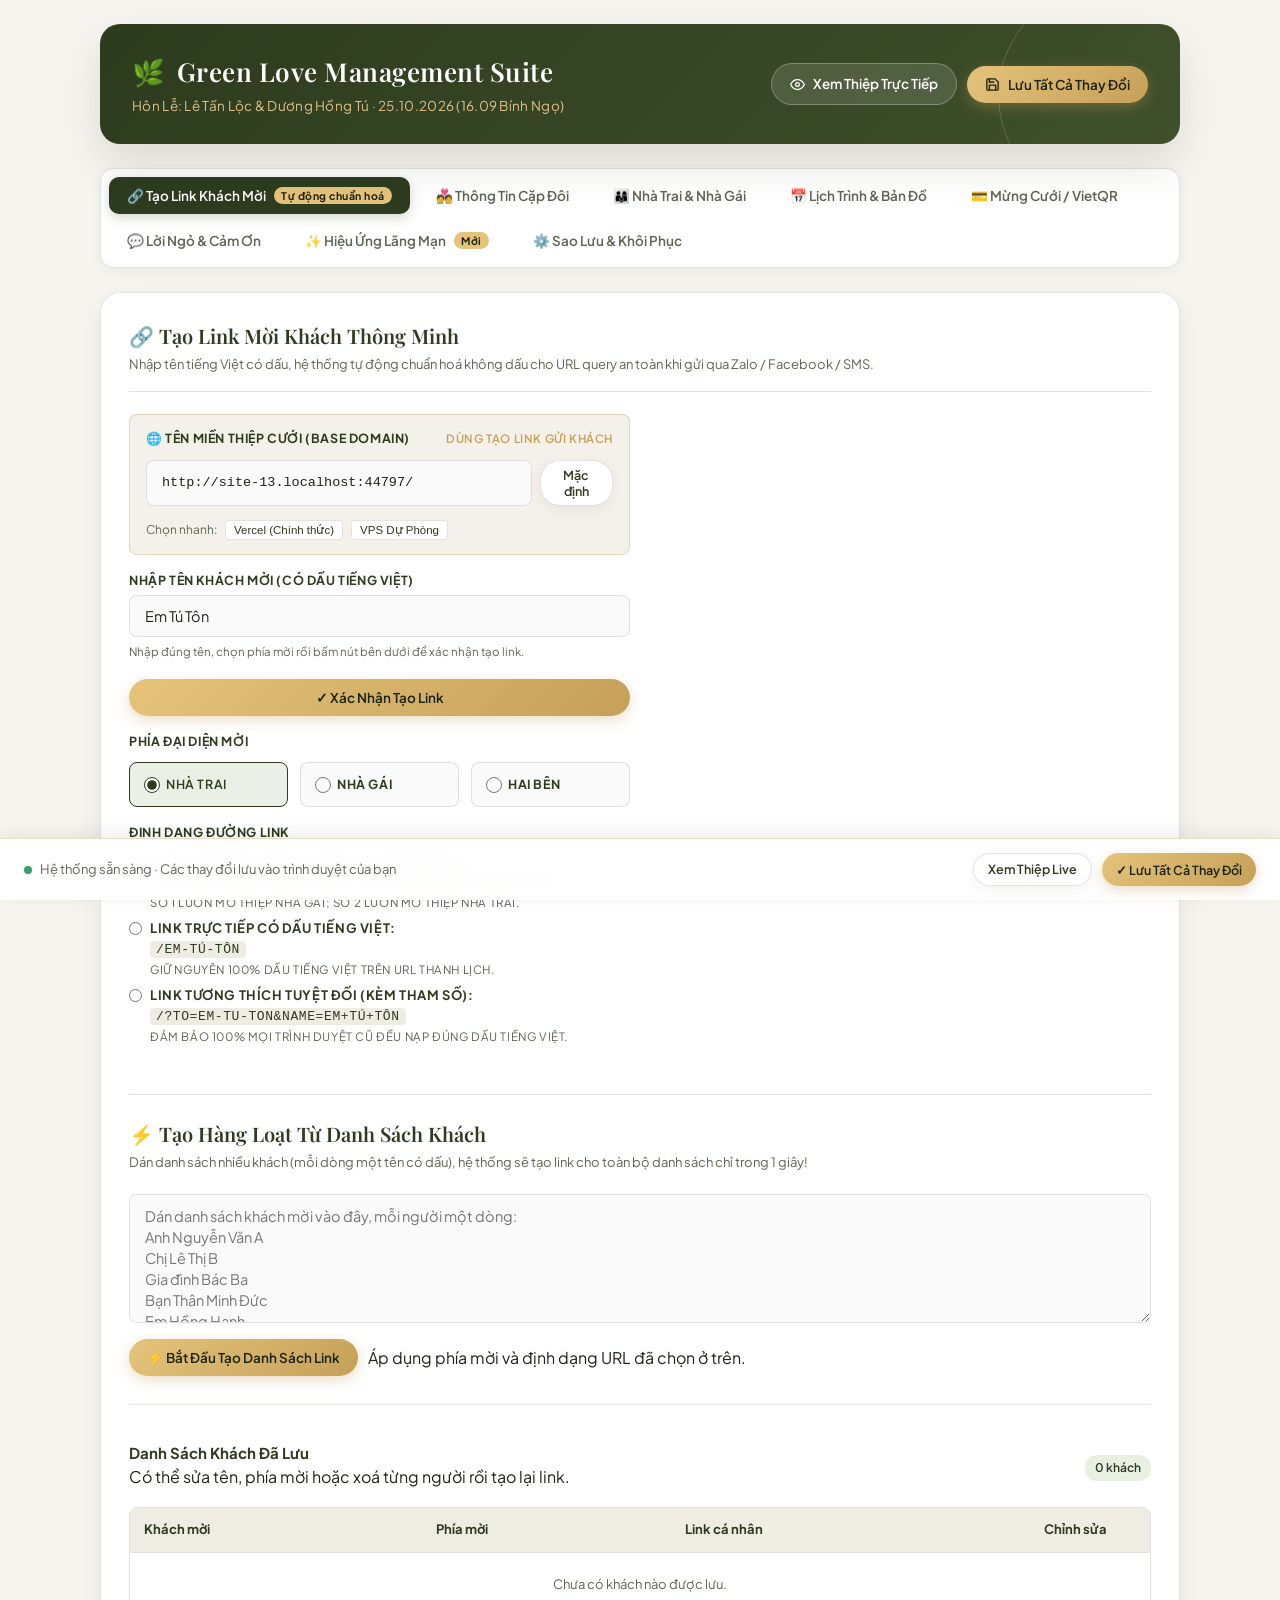
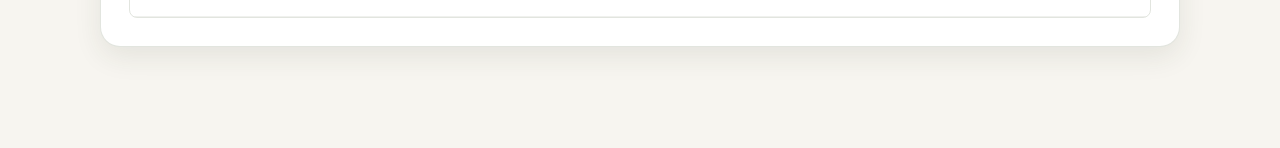
==== commit e33e25de: "Add copy link action to saved guests" ====
--- a/admin.html
+++ b/admin.html
@@ -2102,11 +2102,23 @@
           <td>${sideLabel}</td>
           <td><a href="${escapeAdminHtml(fresh.url)}" target="_blank" rel="noopener" style="color:var(--primary-olive);word-break:break-all;">${escapeAdminHtml(fresh.url)}</a></td>
           <td style="text-align:center;white-space:nowrap;">
+            <button type="button" class="btn btn-gold btn-sm saved-guest-copy" data-index="${index}" aria-label="Sao chép link của ${escapeAdminHtml(guest.rawName)}">
+              Copy Link
+            </button>
             <button type="button" class="btn btn-secondary btn-sm saved-guest-edit" data-index="${index}">Sửa</button>
             <button type="button" class="btn btn-secondary btn-sm saved-guest-delete" data-index="${index}">Xoá</button>
           </td>
         </tr>`;
       }).join('');
+
+      tbody.querySelectorAll('.saved-guest-copy').forEach(button => {
+        button.addEventListener('click', () => {
+          const guest = guests[Number(button.dataset.index)];
+          if (!guest) return;
+          const fresh = generateGuestLink(guest.rawName, guest.side);
+          copyText(fresh.url, `✓ Đã sao chép link của ${guest.rawName}!`);
+        });
+      });
 
       tbody.querySelectorAll('.saved-guest-edit').forEach(button => {
         button.addEventListener('click', () => {
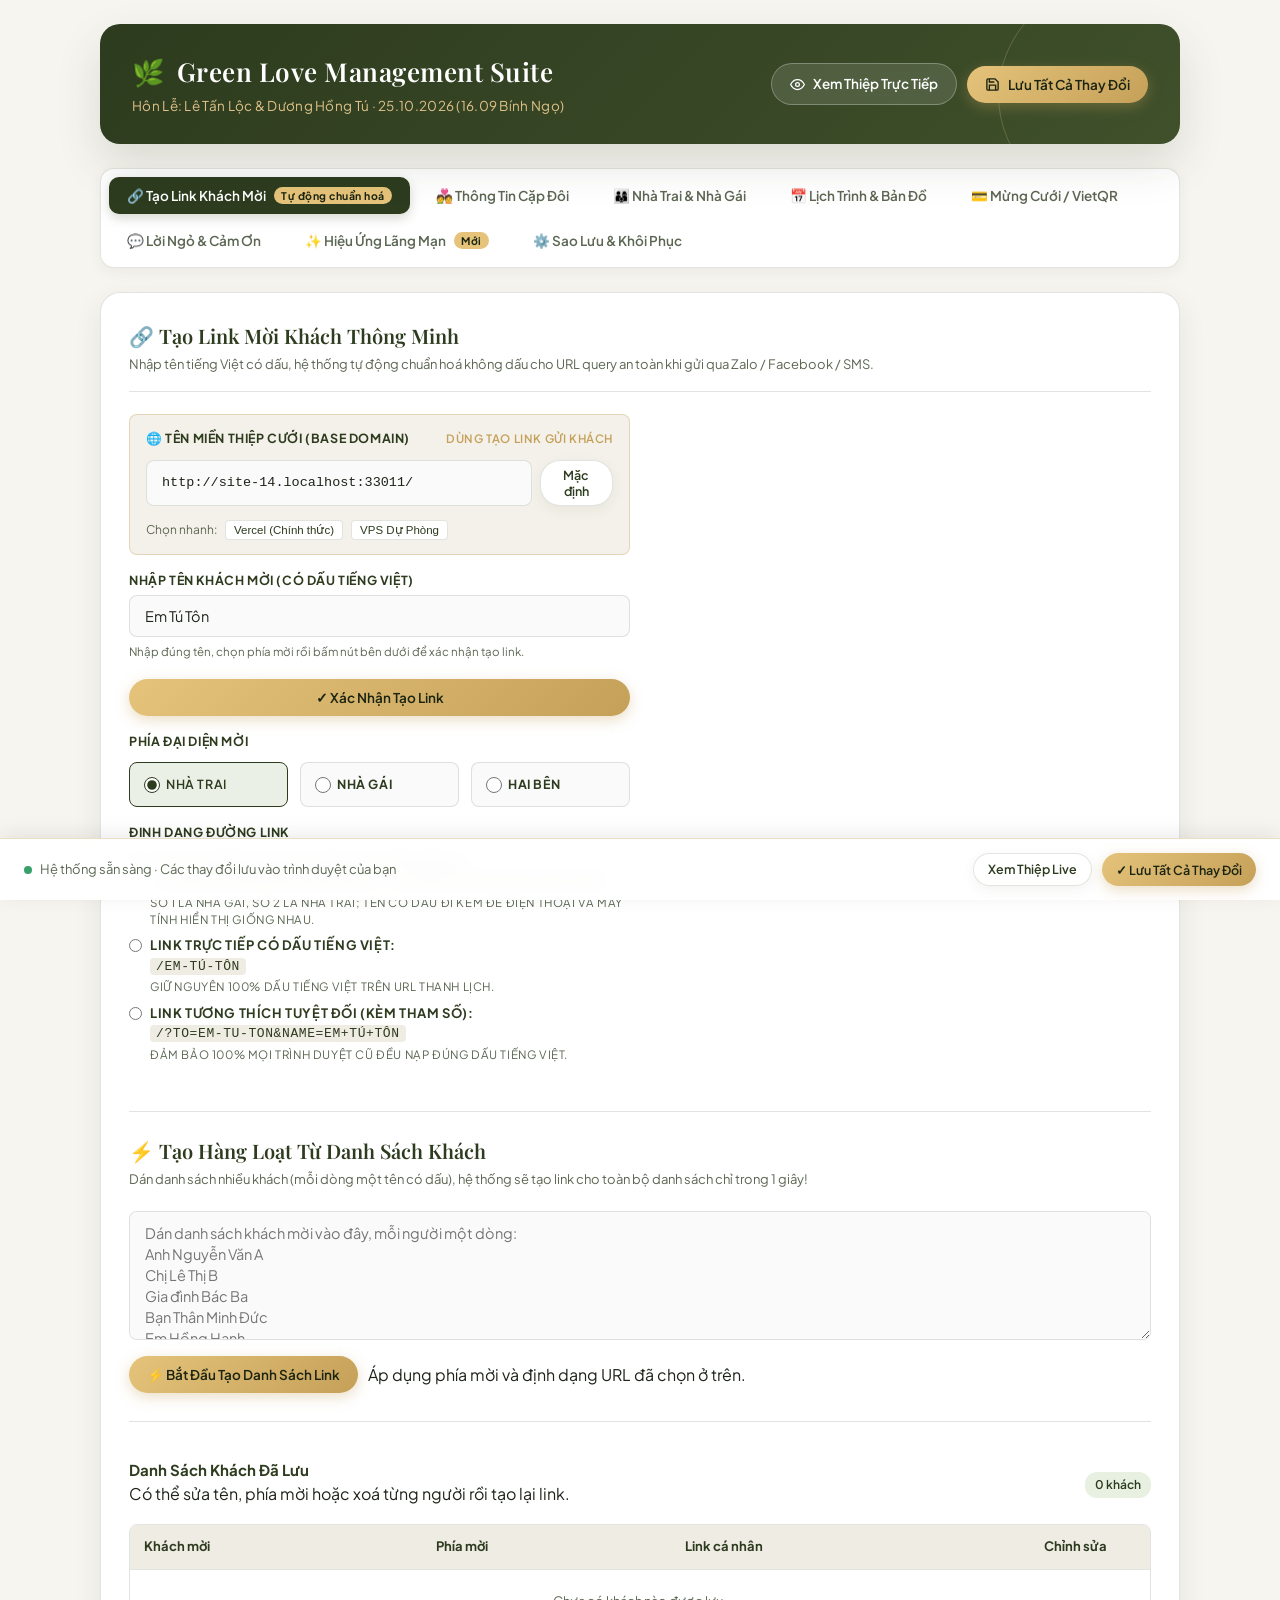
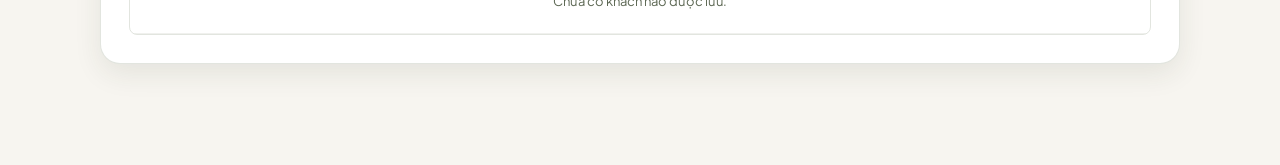
==== commit 6b5434e3: "Keep accented guest names consistent across devices" ====
--- a/admin.html
+++ b/admin.html
@@ -799,8 +799,8 @@
                   <input type="radio" name="url_format" value="clean_slug" checked style="accent-color: var(--primary-olive); margin-top: 3px;" />
                   <div>
                     <strong>Link Cá Nhân Hoá An Toàn (Khuyên Dùng):</strong><br>
-                    <code style="background: #EFECE4; padding: 1px 6px; border-radius: 4px;">/1/Em-Tu-Ton (Nhà Gái) · /2/Em-Tu-Ton (Nhà Trai)</code>
-                    <div style="font-size: 11.5px; color: var(--text-muted); margin-top: 2px;">Số 1 luôn mở thiệp Nhà Gái; số 2 luôn mở thiệp Nhà Trai.</div>
+                    <code style="background: #EFECE4; padding: 1px 6px; border-radius: 4px;">/1/Ban-Hien?name=Bạn+Hiền · /2/Ban-Hien?name=Bạn+Hiền</code>
+                    <div style="font-size: 11.5px; color: var(--text-muted); margin-top: 2px;">Số 1 là Nhà Gái, số 2 là Nhà Trai; tên có dấu đi kèm để điện thoại và máy tính hiển thị giống nhau.</div>
                   </div>
                 </label>
                 <label style="display: flex; align-items: flex-start; gap: 8px; font-weight: normal; font-size: 13px; cursor: pointer;">
@@ -1966,7 +1966,9 @@
       } else {
         // clean_slug (Default recommended)
         displaySlug = `${routeCode}/${cleanSlug}`;
-        url = `${baseUrl}${routeCode}/${cleanSlug}`;
+        // The readable ASCII path identifies the guest, while the exact Unicode
+        // name makes the invitation deterministic on every browser/device.
+        url = `${baseUrl}${routeCode}/${cleanSlug}?name=${encodeURIComponent(trimmedName)}`;
       }
 
       // Save to guest map dictionary in localStorage for local lookups
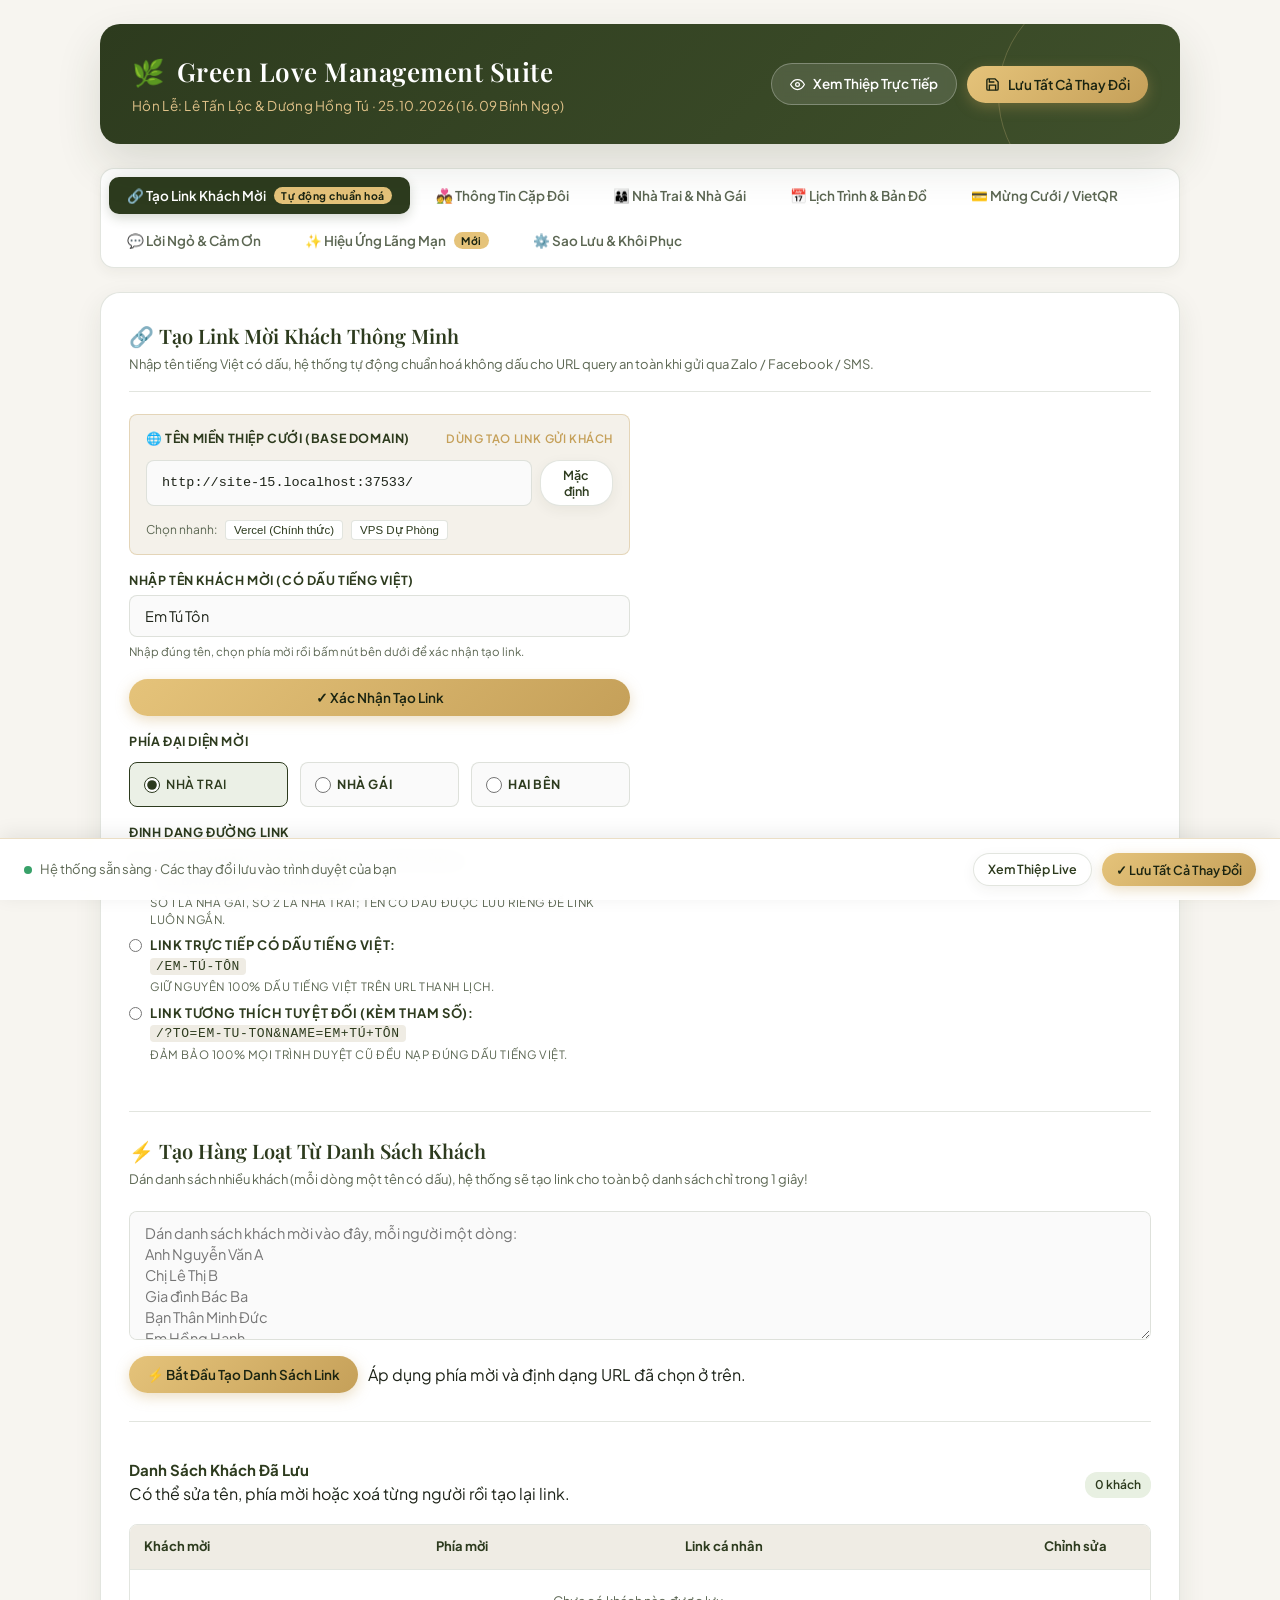
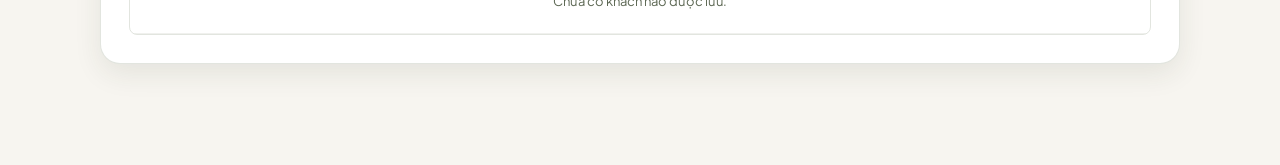
==== commit 6fb99934: "Use short shared guest links" ====
--- a/admin.html
+++ b/admin.html
@@ -799,8 +799,8 @@
                   <input type="radio" name="url_format" value="clean_slug" checked style="accent-color: var(--primary-olive); margin-top: 3px;" />
                   <div>
                     <strong>Link Cá Nhân Hoá An Toàn (Khuyên Dùng):</strong><br>
-                    <code style="background: #EFECE4; padding: 1px 6px; border-radius: 4px;">/1/Ban-Hien?name=Bạn+Hiền · /2/Ban-Hien?name=Bạn+Hiền</code>
-                    <div style="font-size: 11.5px; color: var(--text-muted); margin-top: 2px;">Số 1 là Nhà Gái, số 2 là Nhà Trai; tên có dấu đi kèm để điện thoại và máy tính hiển thị giống nhau.</div>
+                    <code style="background: #EFECE4; padding: 1px 6px; border-radius: 4px;">/1/banhien · /2/banhien</code>
+                    <div style="font-size: 11.5px; color: var(--text-muted); margin-top: 2px;">Số 1 là Nhà Gái, số 2 là Nhà Trai; tên có dấu được lưu riêng để link luôn ngắn.</div>
                   </div>
                 </label>
                 <label style="display: flex; align-items: flex-start; gap: 8px; font-weight: normal; font-size: 13px; cursor: pointer;">
@@ -1939,11 +1939,10 @@
       const formatRadio = document.querySelector('input[name="url_format"]:checked');
       const format = formatRadio ? formatRadio.value : 'clean_slug';
 
-      // 1. Clean ASCII slug (e.g. "Em Tú Tôn" -> "Em-Tu-Ton")
+      // 1. Compact ASCII slug (e.g. "Bạn Hiển" -> "banhien")
       const cleanSlug = removeVietnameseTones(trimmedName)
-        .replace(/[^a-zA-Z0-9\s]/g, '')
-        .trim()
-        .replace(/\s+/g, '-');
+        .replace(/[^a-zA-Z0-9]/g, '')
+        .toLowerCase();
 
       // 2. Unicode accented slug (e.g. "Em Tú Tôn" -> "Em-Tú-Tôn")
       const unicodeSlug = trimmedName
@@ -1966,9 +1965,9 @@
       } else {
         // clean_slug (Default recommended)
         displaySlug = `${routeCode}/${cleanSlug}`;
-        // The readable ASCII path identifies the guest, while the exact Unicode
-        // name makes the invitation deterministic on every browser/device.
-        url = `${baseUrl}${routeCode}/${cleanSlug}?name=${encodeURIComponent(trimmedName)}`;
+        // The exact Unicode name is stored in the shared guest registry, keeping
+        // the public link short and consistent across browsers and devices.
+        url = `${baseUrl}${routeCode}/${cleanSlug}`;
       }
 
       // Save to guest map dictionary in localStorage for local lookups
@@ -2215,9 +2214,12 @@
       if (resultBox) resultBox.style.display = 'block';
       if (generateBtn) generateBtn.textContent = '↻ Tạo Lại Link';
       const saveResult = await saveGuestItem(res, true);
-      if (saveResult.saved) {
+      if (saveResult.saved && saveResult.synced) {
         if (slugTag) slugTag.textContent = `✓ Đã tạo và lưu: /${res.slug} · Thiệp: ${res.rawName}`;
         showToast(`✓ Đã tạo và lưu link ${side === 'gai' ? 'Nhà Gái' : 'Nhà Trai'} cho ${res.rawName}`);
+      } else if (saveResult.saved) {
+        if (slugTag) slugTag.textContent = `⚠ Link đã lưu trên máy nhưng chưa đồng bộ tên: /${res.slug}`;
+        showToast('Chưa đồng bộ được tên có dấu. Vui lòng bấm tạo lại sau ít phút.');
       } else if (slugTag) {
         slugTag.textContent = `⚠ Link đã tạo nhưng chưa lưu: /${res.slug}`;
       }
